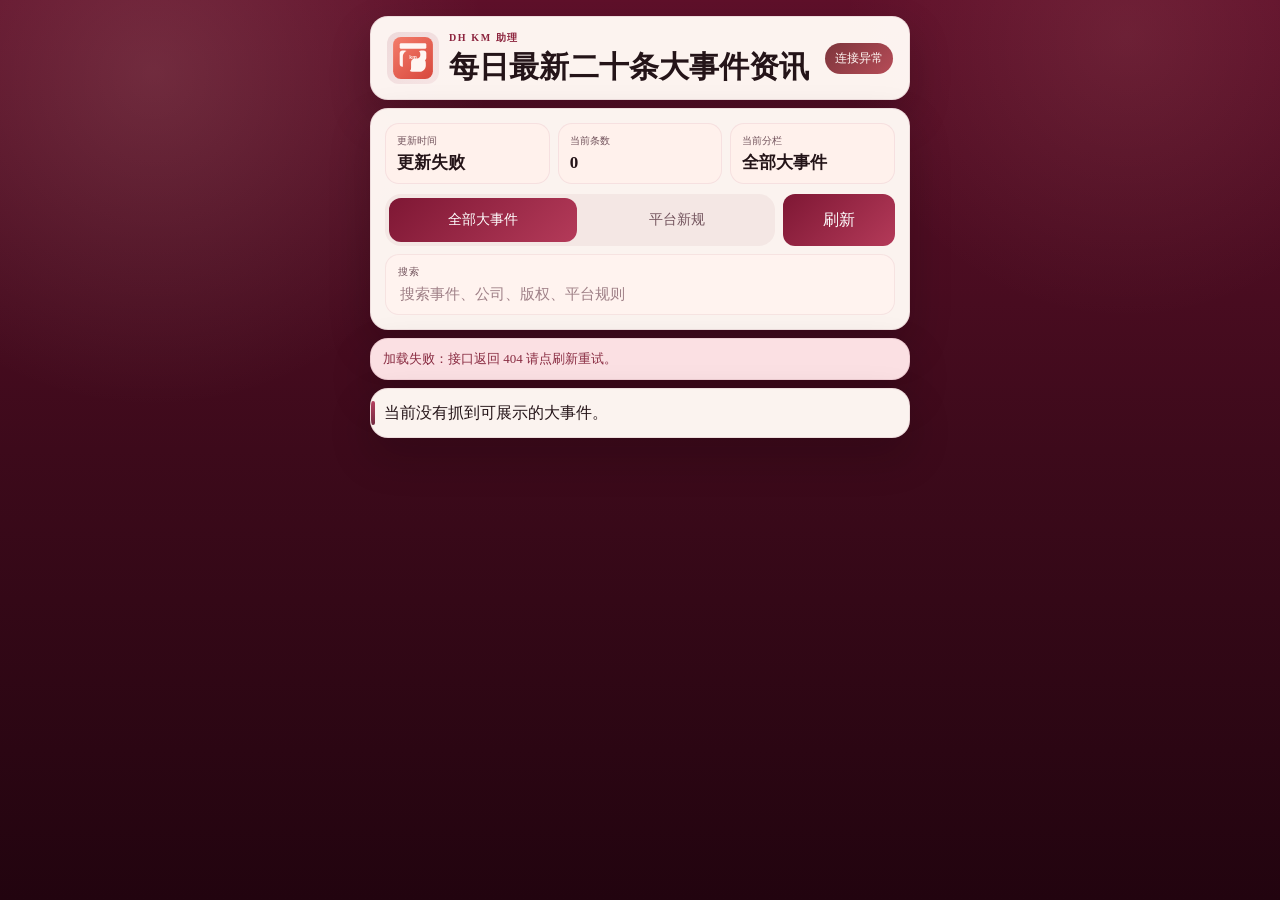
==== docs/index.html @ cb0c2626 "Publish static GitHub Pages app" ====
<!DOCTYPE html>
<html lang="zh-CN">
  <head>
    <meta charset="UTF-8" />
    <meta name="viewport" content="width=device-width, initial-scale=1.0" />
    <meta name="theme-color" content="#4d1126" />
    <meta name="apple-mobile-web-app-capable" content="yes" />
    <meta name="apple-mobile-web-app-status-bar-style" content="default" />
    <meta name="apple-mobile-web-app-title" content="DH KM 助理" />
    <title>DH KM 助理 - 每日最新二十条大事件资讯</title>
    <link rel="manifest" href="./manifest.webmanifest" />
    <link rel="apple-touch-icon" href="./icon-192.png" />
    <link rel="icon" href="./icon.svg" type="image/svg+xml" />
    <link rel="stylesheet" href="./styles.css" />
  </head>
  <body>
    <main class="page-shell">
      <header class="app-header">
        <div class="brand-block">
          <div class="brand-mark">
            <img src="./icon.svg" alt="DH KM 助理图标" />
          </div>
          <div class="brand-copy">
            <p class="eyebrow">DH KM 助理</p>
            <h1>每日最新二十条大事件资讯</h1>
          </div>
        </div>
        <div class="live-pill" id="live-pill">实时更新</div>
      </header>

      <section class="control-panel">
        <div class="hero-meta">
          <div class="meta-item">
            <span class="meta-label">更新时间</span>
            <strong id="updated-at">加载中</strong>
          </div>
          <div class="meta-item">
            <span class="meta-label">当前条数</span>
            <strong id="item-count">0</strong>
          </div>
          <div class="meta-item">
            <span class="meta-label">当前分栏</span>
            <strong id="current-view-label">全部大事件</strong>
          </div>
        </div>

        <div class="toolbar-row">
          <div class="filter-tabs">
            <button class="filter-tab is-active" data-view="all" type="button">全部大事件</button>
            <button class="filter-tab" data-view="industry" type="button">平台新规</button>
          </div>
          <button id="refresh-button" class="refresh-button" type="button">刷新</button>
        </div>

        <label class="search-shell" for="search-input">
          <span class="search-label">搜索</span>
          <input
            id="search-input"
            class="search-input"
            type="search"
            placeholder="搜索事件、公司、版权、平台规则"
            autocomplete="off"
          />
        </label>
      </section>

      <section id="status-banner" class="status-banner loading" aria-live="polite">
        正在获取当天最新内容。
      </section>

      <section id="featured-card" class="featured-card" hidden>
        <p id="featured-tag" class="featured-tag">头条</p>
        <h2 id="featured-title" class="featured-title"></h2>
        <p id="featured-summary" class="featured-summary"></p>
      </section>

      <ol id="news-list" class="news-list"></ol>
    </main>

    <template id="item-template">
      <li class="news-item">
        <h2 class="item-title"></h2>
        <p class="item-summary"></p>
      </li>
    </template>

    <script src="./app.js"></script>
  </body>
</html>
---- docs/styles.css ----
:root {
  --bg-top: #5f102a;
  --bg-mid: #3d0a1b;
  --bg-bottom: #22040f;
  --paper: rgba(255, 248, 244, 0.98);
  --paper-soft: rgba(255, 241, 236, 0.94);
  --line: rgba(122, 32, 57, 0.1);
  --text: #241418;
  --muted: #73545d;
  --accent: #8c233d;
  --accent-strong: #b23859;
  --shadow: 0 18px 40px rgba(14, 4, 8, 0.22);
}

* {
  box-sizing: border-box;
}

html {
  background: linear-gradient(180deg, var(--bg-top) 0%, var(--bg-mid) 50%, var(--bg-bottom) 100%);
}

body {
  margin: 0;
  min-height: 100vh;
  color: var(--text);
  background:
    radial-gradient(circle at 12% 8%, rgba(255, 215, 198, 0.14), transparent 24%),
    radial-gradient(circle at 88% 4%, rgba(255, 182, 169, 0.1), transparent 20%),
    linear-gradient(180deg, var(--bg-top) 0%, var(--bg-mid) 50%, var(--bg-bottom) 100%);
  font-family: "Source Han Serif SC", "Songti SC", "STSong", "Noto Serif SC", serif;
}

button,
input {
  font: inherit;
}

.page-shell {
  width: min(100%, 560px);
  margin: 0 auto;
  padding: 10px 10px 22px;
}

.app-header,
.control-panel,
.status-banner,
.featured-card,
.news-item {
  background: var(--paper);
  border: 1px solid var(--line);
  box-shadow: var(--shadow);
  border-radius: 18px;
}

.app-header {
  display: flex;
  align-items: center;
  justify-content: space-between;
  gap: 10px;
  padding: 10px 12px;
}

.brand-block {
  display: flex;
  align-items: center;
  gap: 10px;
  min-width: 0;
}

.brand-mark {
  width: 42px;
  height: 42px;
  flex: 0 0 42px;
  overflow: hidden;
  border-radius: 12px;
  background: linear-gradient(135deg, rgba(140, 35, 61, 0.12), rgba(178, 56, 89, 0.08));
}

.brand-mark img {
  display: block;
  width: 100%;
  height: 100%;
  object-fit: cover;
}

.eyebrow {
  margin: 0;
  color: var(--accent);
  font-size: 10px;
  font-weight: 700;
  letter-spacing: 0.16em;
  text-transform: uppercase;
}

.brand-copy h1 {
  margin: 4px 0 0;
  font-size: clamp(18px, 5vw, 24px);
  line-height: 1.2;
}

.live-pill {
  flex: 0 0 auto;
  padding: 7px 10px;
  border-radius: 999px;
  color: #fff7f3;
  font-size: 12px;
  background: linear-gradient(135deg, #7f1734, #b43a59);
}

.live-pill.is-error {
  background: linear-gradient(135deg, #7d353c, #b64c57);
}

.control-panel {
  margin-top: 8px;
  padding: 10px;
}

.hero-meta {
  display: grid;
  grid-template-columns: repeat(3, minmax(0, 1fr));
  gap: 8px;
}

.meta-item {
  min-width: 0;
  padding: 10px 11px;
  border-radius: 14px;
  background: var(--paper-soft);
  border: 1px solid rgba(140, 35, 61, 0.08);
}

.meta-label {
  display: block;
  margin-bottom: 4px;
  color: var(--muted);
  font-size: 10px;
}

.meta-item strong {
  display: block;
  font-size: clamp(14px, 3.9vw, 17px);
  line-height: 1.25;
}

.toolbar-row {
  display: grid;
  grid-template-columns: 1fr 82px;
  gap: 8px;
  margin-top: 10px;
}

.filter-tabs {
  display: grid;
  grid-template-columns: repeat(2, minmax(0, 1fr));
  gap: 6px;
  padding: 4px;
  border-radius: 16px;
  background: rgba(140, 35, 61, 0.06);
}

.filter-tab,
.refresh-button {
  border: 0;
  border-radius: 12px;
  min-height: 40px;
  cursor: pointer;
}

.filter-tab {
  background: transparent;
  color: var(--muted);
  font-size: 14px;
}

.filter-tab.is-active,
.refresh-button {
  color: #fff;
  background: linear-gradient(135deg, #7e1734, #b43a59);
}

.search-shell {
  display: block;
  margin-top: 8px;
  padding: 10px 12px;
  border-radius: 14px;
  background: rgba(255, 244, 239, 0.92);
  border: 1px solid rgba(140, 35, 61, 0.08);
}

.search-label {
  display: block;
  margin-bottom: 6px;
  color: var(--muted);
  font-size: 10px;
  letter-spacing: 0.08em;
  text-transform: uppercase;
}

.search-input {
  width: 100%;
  border: 0;
  outline: 0;
  background: transparent;
  color: var(--text);
  font-size: 15px;
}

.search-input::placeholder {
  color: #9f8087;
}

.status-banner {
  margin-top: 8px;
  padding: 10px 12px;
  font-size: 13px;
  line-height: 1.5;
}

.status-banner.loading {
  color: #7f5a65;
  background: rgba(255, 239, 233, 0.97);
}

.status-banner.success {
  color: #5f2232;
  background: rgba(255, 236, 230, 0.97);
}

.status-banner.error {
  color: #892c42;
  background: rgba(255, 229, 232, 0.98);
}

.featured-card {
  position: relative;
  overflow: hidden;
  margin-top: 8px;
  padding: 12px 12px 11px;
  background:
    radial-gradient(circle at top right, rgba(255, 212, 198, 0.24), transparent 34%),
    linear-gradient(145deg, rgba(255, 248, 244, 0.98), rgba(255, 241, 236, 0.96));
}

.featured-card::after {
  content: "";
  position: absolute;
  inset: 0 auto 0 0;
  width: 4px;
  background: linear-gradient(180deg, #b23859, #69112b);
}

.featured-tag {
  margin: 0;
  padding-left: 8px;
  color: var(--accent);
  font-size: 10px;
  letter-spacing: 0.12em;
  text-transform: uppercase;
}

.featured-title {
  margin: 6px 0 0;
  padding-left: 8px;
  font-size: clamp(18px, 4.6vw, 22px);
  line-height: 1.4;
}

.featured-summary {
  margin: 8px 0 0;
  padding-left: 8px;
  color: var(--muted);
  font-size: clamp(13px, 3.7vw, 15px);
  line-height: 1.65;
}

.news-list {
  display: grid;
  gap: 8px;
  margin: 8px 0 0;
  padding: 0;
  list-style: none;
}

.news-item {
  position: relative;
  overflow: hidden;
  padding: 14px 13px 13px;
}

.news-item::before {
  content: "";
  position: absolute;
  left: 0;
  top: 12px;
  bottom: 12px;
  width: 4px;
  border-radius: 999px;
  background: linear-gradient(180deg, rgba(178, 56, 89, 0.96), rgba(97, 16, 42, 0.88));
}

.item-title {
  margin: 0;
  padding-left: 10px;
  font-size: clamp(17px, 4.7vw, 21px);
  line-height: 1.5;
}

.item-summary {
  margin: 9px 0 0;
  padding-left: 10px;
  color: var(--muted);
  font-size: clamp(14px, 3.8vw, 15px);
  line-height: 1.65;
}

@media (min-width: 700px) {
  .page-shell {
    padding-top: 16px;
    padding-bottom: 30px;
  }

  .app-header {
    padding: 14px 16px;
  }

  .brand-mark {
    width: 52px;
    height: 52px;
    flex-basis: 52px;
  }

  .brand-copy h1 {
    font-size: 30px;
  }

  .control-panel {
    padding: 14px;
  }

  .toolbar-row {
    grid-template-columns: 1fr 112px;
  }

  .filter-tab,
  .refresh-button {
    min-height: 44px;
  }
}
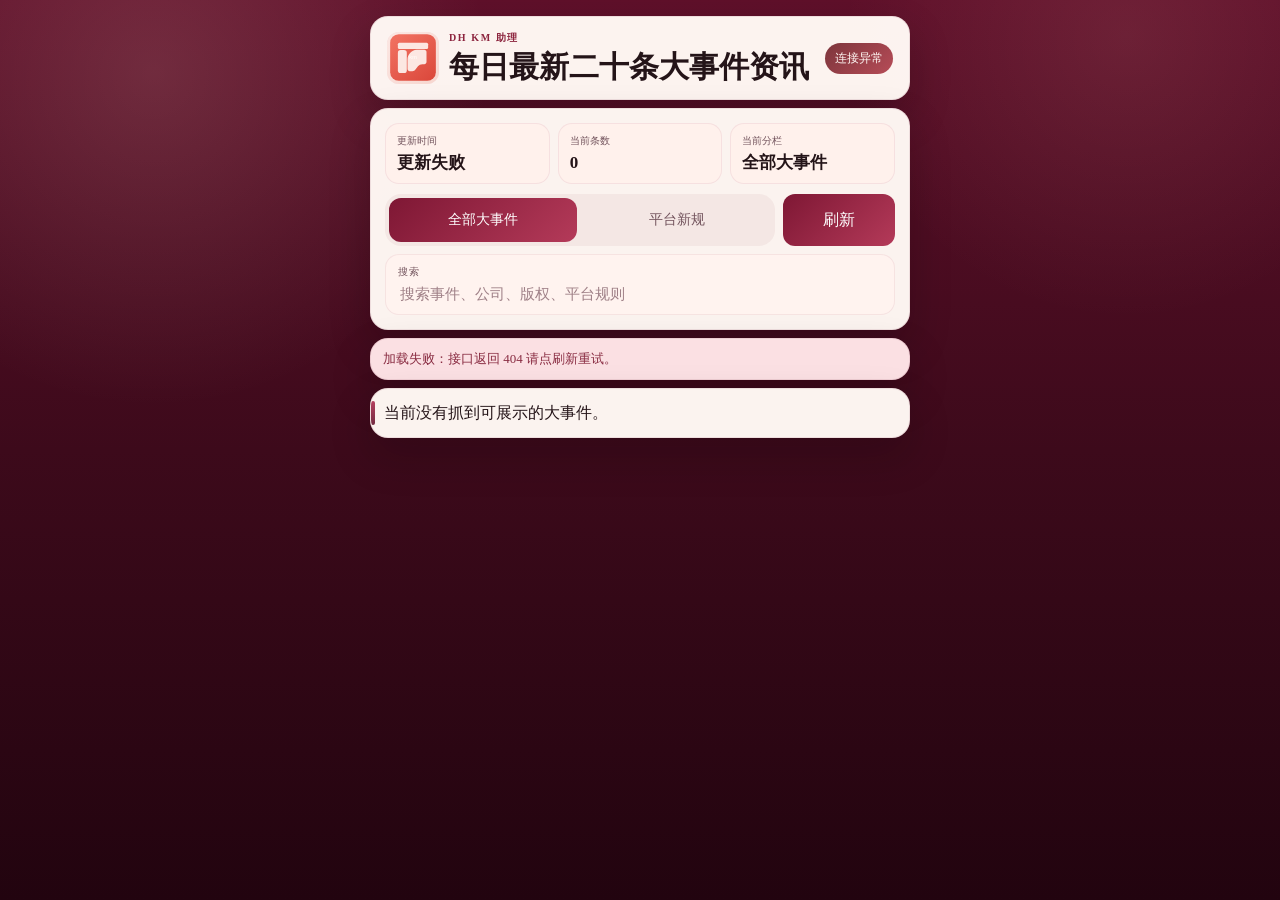
==== commit 90599dfe: "Refine home screen icon" ====
--- a/docs/index.html
+++ b/docs/index.html
@@ -9,7 +9,7 @@
     <meta name="apple-mobile-web-app-title" content="DH KM 助理" />
     <title>DH KM 助理 - 每日最新二十条大事件资讯</title>
     <link rel="manifest" href="./manifest.webmanifest" />
-    <link rel="apple-touch-icon" href="./icon-192.png" />
+    <link rel="apple-touch-icon" sizes="180x180" href="./apple-touch-icon.png" />
     <link rel="icon" href="./icon.svg" type="image/svg+xml" />
     <link rel="stylesheet" href="./styles.css" />
   </head>
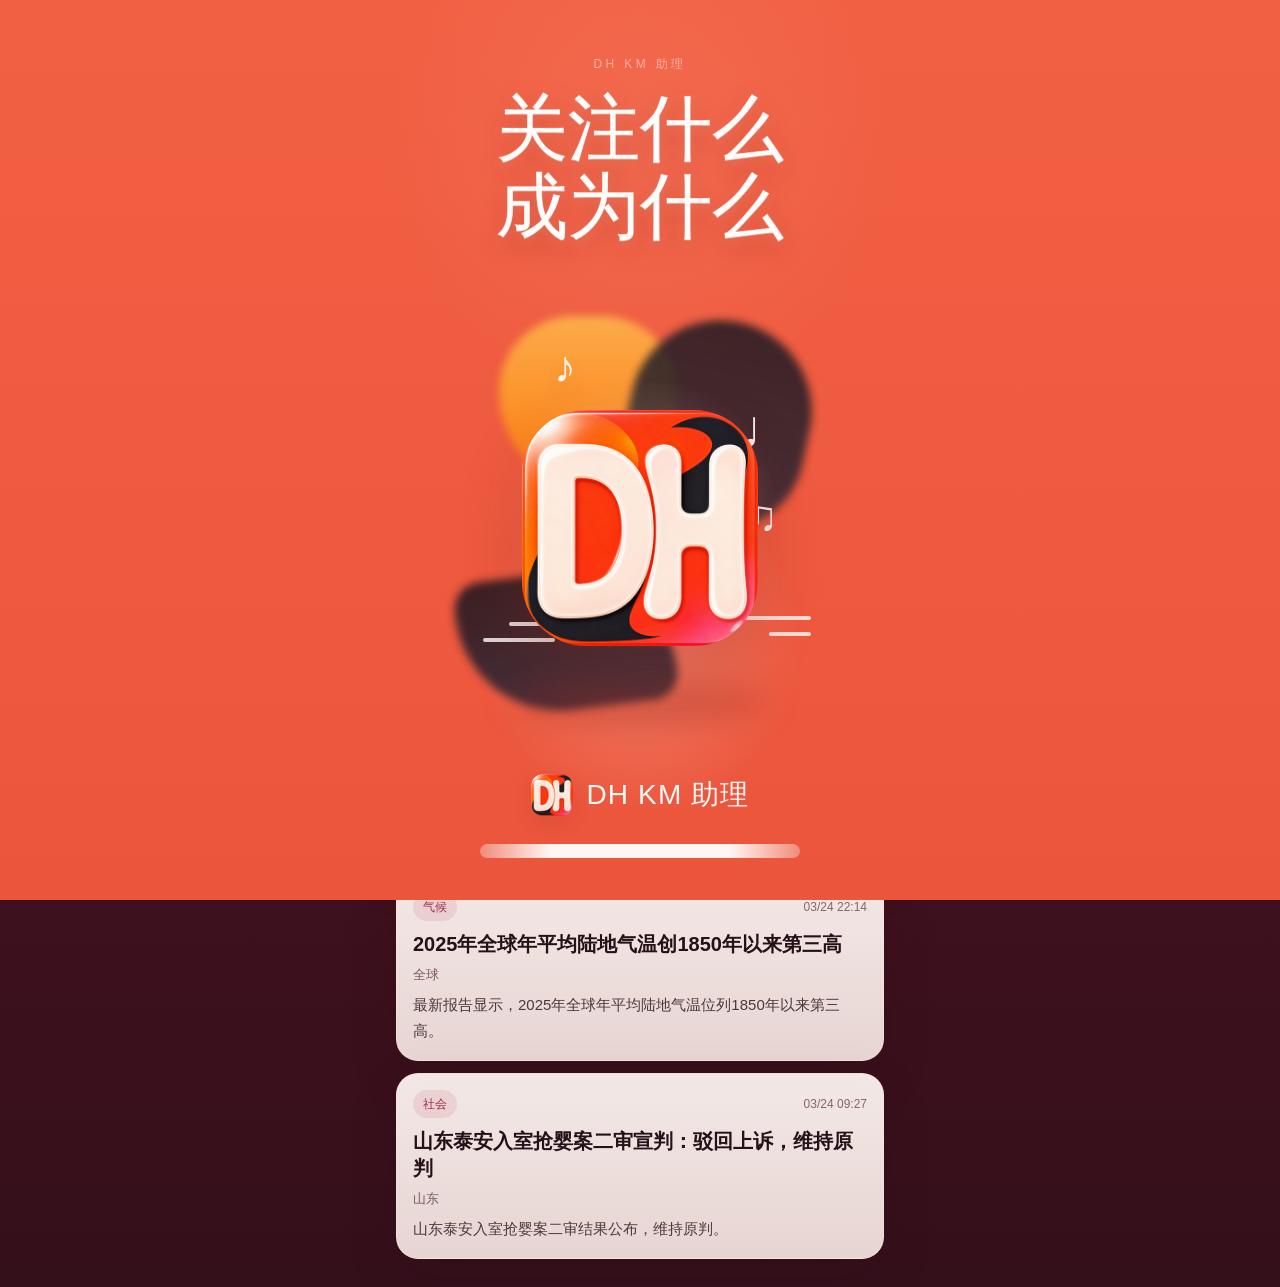
==== commit 97b47b3f: "Replace published shell with current DH KM app" ====
--- a/docs/index.html
+++ b/docs/index.html
@@ -2,85 +2,136 @@
 <html lang="zh-CN">
   <head>
     <meta charset="UTF-8" />
-    <meta name="viewport" content="width=device-width, initial-scale=1.0" />
-    <meta name="theme-color" content="#4d1126" />
+    <meta name="viewport" content="width=device-width, initial-scale=1.0, viewport-fit=cover" />
+    <meta name="theme-color" content="#ef5c41" />
     <meta name="apple-mobile-web-app-capable" content="yes" />
     <meta name="apple-mobile-web-app-status-bar-style" content="default" />
     <meta name="apple-mobile-web-app-title" content="DH KM 助理" />
-    <title>DH KM 助理 - 每日最新二十条大事件资讯</title>
+    <title>DH KM 助理</title>
     <link rel="manifest" href="./manifest.webmanifest" />
     <link rel="apple-touch-icon" sizes="180x180" href="./apple-touch-icon.png" />
-    <link rel="icon" href="./icon.svg" type="image/svg+xml" />
+    <link rel="icon" href="./icon-512.png" type="image/png" />
     <link rel="stylesheet" href="./styles.css" />
   </head>
   <body>
-    <main class="page-shell">
+    <div id="splash-screen" class="splash-screen" aria-hidden="true">
+      <div class="splash-card">
+        <div class="splash-copy">
+          <p class="splash-intro">DH KM 助理</p>
+          <h1 class="splash-slogan">关注什么<br />成为什么</h1>
+        </div>
+
+        <div class="splash-stage" aria-hidden="true">
+          <div class="splash-blob splash-blob-a"></div>
+          <div class="splash-blob splash-blob-b"></div>
+          <div class="splash-blob splash-blob-c"></div>
+
+          <span class="splash-note splash-note-one">♪</span>
+          <span class="splash-note splash-note-two">♩</span>
+          <span class="splash-note splash-note-three">♫</span>
+
+          <div class="splash-motion splash-motion-left">
+            <span></span>
+            <span></span>
+          </div>
+          <div class="splash-motion splash-motion-right">
+            <span></span>
+            <span></span>
+          </div>
+
+          <div class="splash-pulse-ring"></div>
+          <div class="splash-shadow"></div>
+          <div class="splash-visual-shell">
+            <div class="splash-visual">
+              <img src="./icon-512.png" alt="DH KM 助理图标" />
+            </div>
+          </div>
+        </div>
+
+        <div class="splash-footer">
+          <div class="splash-brand">
+            <div class="splash-brand-mark">
+              <img src="./icon-192.png" alt="DH KM 助理图标" />
+            </div>
+            <p class="splash-brand-name">DH KM 助理</p>
+          </div>
+
+          <div class="splash-loader" aria-hidden="true">
+            <span class="splash-loader-track"></span>
+            <span class="splash-loader-fill"></span>
+          </div>
+        </div>
+      </div>
+    </div>
+
+    <main class="app-shell">
       <header class="app-header">
         <div class="brand-block">
           <div class="brand-mark">
-            <img src="./icon.svg" alt="DH KM 助理图标" />
+            <img src="./icon-192.png" alt="DH KM 助理图标" />
           </div>
           <div class="brand-copy">
-            <p class="eyebrow">DH KM 助理</p>
-            <h1>每日最新二十条大事件资讯</h1>
+            <p class="brand-name">DH KM 助理</p>
+            <h1 class="page-title">每日最新事件资讯</h1>
           </div>
         </div>
-        <div class="live-pill" id="live-pill">实时更新</div>
       </header>
 
-      <section class="control-panel">
-        <div class="hero-meta">
-          <div class="meta-item">
-            <span class="meta-label">更新时间</span>
-            <strong id="updated-at">加载中</strong>
-          </div>
-          <div class="meta-item">
-            <span class="meta-label">当前条数</span>
-            <strong id="item-count">0</strong>
-          </div>
-          <div class="meta-item">
-            <span class="meta-label">当前分栏</span>
-            <strong id="current-view-label">全部大事件</strong>
-          </div>
+      <nav class="section-tabs" aria-label="资讯分类">
+        <button class="section-tab is-active" type="button" data-view="latest">最新资讯</button>
+        <button class="section-tab" type="button" data-view="policy">政策新规</button>
+        <button class="section-tab" type="button" data-view="industry">行业动向</button>
+      </nav>
+
+      <section class="hero-panel">
+        <div class="hero-copy">
+          <p class="hero-kicker" id="hero-kicker">内容导入版</p>
+          <h2 class="hero-title" id="hero-title">最新资讯</h2>
+          <p class="hero-description" id="hero-description">
+            先导入现有信息，缺少的后续再补充，当前优先确认栏目和阅读结构。
+          </p>
         </div>
-
-        <div class="toolbar-row">
-          <div class="filter-tabs">
-            <button class="filter-tab is-active" data-view="all" type="button">全部大事件</button>
-            <button class="filter-tab" data-view="industry" type="button">平台新规</button>
-          </div>
-          <button id="refresh-button" class="refresh-button" type="button">刷新</button>
-        </div>
-
-        <label class="search-shell" for="search-input">
-          <span class="search-label">搜索</span>
-          <input
-            id="search-input"
-            class="search-input"
-            type="search"
-            placeholder="搜索事件、公司、版权、平台规则"
-            autocomplete="off"
-          />
-        </label>
       </section>
 
-      <section id="status-banner" class="status-banner loading" aria-live="polite">
-        正在获取当天最新内容。
+      <section class="feed-section">
+        <ol id="news-list" class="news-list"></ol>
       </section>
+    </main>
 
-      <section id="featured-card" class="featured-card" hidden>
-        <p id="featured-tag" class="featured-tag">头条</p>
-        <h2 id="featured-title" class="featured-title"></h2>
-        <p id="featured-summary" class="featured-summary"></p>
+    <aside id="detail-sheet" class="detail-sheet" aria-hidden="true">
+      <div id="sheet-backdrop" class="sheet-backdrop"></div>
+      <section class="sheet-panel" aria-label="资讯详情">
+        <button id="close-detail" class="close-detail" type="button" aria-label="关闭详情">关闭</button>
+        <div class="sheet-meta">
+          <span id="detail-category" class="detail-category"></span>
+          <span id="detail-time" class="detail-time"></span>
+        </div>
+        <h2 id="detail-title" class="detail-title"></h2>
+        <p id="detail-location" class="detail-location"></p>
+        <p id="detail-summary" class="detail-summary"></p>
+        <div class="detail-block">
+          <h3>完整版</h3>
+          <p id="detail-content"></p>
+        </div>
+        <div class="detail-block">
+          <h3>原文来源</h3>
+          <p id="detail-source"></p>
+          <a id="detail-link" class="detail-link" href="#" target="_blank" rel="noreferrer">查看原文</a>
+        </div>
       </section>
-
-      <ol id="news-list" class="news-list"></ol>
-    </main>
+    </aside>
 
     <template id="item-template">
       <li class="news-item">
-        <h2 class="item-title"></h2>
-        <p class="item-summary"></p>
+        <button class="news-card" type="button">
+          <div class="card-topline">
+            <span class="card-tag"></span>
+            <span class="card-time"></span>
+          </div>
+          <h2 class="card-title"></h2>
+          <p class="card-location"></p>
+          <p class="card-summary"></p>
+        </button>
       </li>
     </template>
 
--- a/docs/styles.css
+++ b/docs/styles.css
@@ -1,350 +1,727 @@
 :root {
-  --bg-top: #5f102a;
-  --bg-mid: #3d0a1b;
-  --bg-bottom: #22040f;
-  --paper: rgba(255, 248, 244, 0.98);
-  --paper-soft: rgba(255, 241, 236, 0.94);
-  --line: rgba(122, 32, 57, 0.1);
-  --text: #241418;
-  --muted: #73545d;
-  --accent: #8c233d;
-  --accent-strong: #b23859;
-  --shadow: 0 18px 40px rgba(14, 4, 8, 0.22);
+  --bg: #4d1126;
+  --bg-deep: #31101d;
+  --surface: rgba(255, 246, 243, 0.94);
+  --surface-soft: rgba(255, 241, 236, 0.88);
+  --text: #241119;
+  --text-soft: #6f5861;
+  --line: rgba(121, 40, 64, 0.16);
+  --shadow: 0 18px 48px rgba(44, 11, 22, 0.18);
+  --radius-xl: 28px;
+  --radius-lg: 22px;
 }
 
 * {
   box-sizing: border-box;
 }
 
-html {
-  background: linear-gradient(180deg, var(--bg-top) 0%, var(--bg-mid) 50%, var(--bg-bottom) 100%);
-}
-
+html,
 body {
   margin: 0;
+  min-height: 100%;
+  font-family: "PingFang SC", "Microsoft YaHei", "Noto Sans SC", sans-serif;
+  background:
+    radial-gradient(circle at top left, rgba(255, 205, 191, 0.22), transparent 28%),
+    linear-gradient(180deg, #5a132b 0%, #461120 48%, #34101b 100%);
+  color: var(--text);
+}
+
+body {
   min-height: 100vh;
-  color: var(--text);
-  background:
-    radial-gradient(circle at 12% 8%, rgba(255, 215, 198, 0.14), transparent 24%),
-    radial-gradient(circle at 88% 4%, rgba(255, 182, 169, 0.1), transparent 20%),
-    linear-gradient(180deg, var(--bg-top) 0%, var(--bg-mid) 50%, var(--bg-bottom) 100%);
-  font-family: "Source Han Serif SC", "Songti SC", "STSong", "Noto Serif SC", serif;
 }
 
 button,
-input {
+a {
   font: inherit;
 }
 
-.page-shell {
-  width: min(100%, 560px);
+.app-shell {
+  width: min(100%, 520px);
   margin: 0 auto;
-  padding: 10px 10px 22px;
-}
-
-.app-header,
-.control-panel,
-.status-banner,
-.featured-card,
-.news-item {
-  background: var(--paper);
-  border: 1px solid var(--line);
-  box-shadow: var(--shadow);
-  border-radius: 18px;
+  padding: calc(20px + env(safe-area-inset-top, 0px)) 16px calc(28px + env(safe-area-inset-bottom, 0px));
 }
 
 .app-header {
-  display: flex;
-  align-items: center;
-  justify-content: space-between;
-  gap: 10px;
-  padding: 10px 12px;
+  margin-bottom: 16px;
 }
 
 .brand-block {
   display: flex;
   align-items: center;
+  gap: 12px;
+}
+
+.brand-mark {
+  flex: 0 0 56px;
+  width: 56px;
+  height: 56px;
+  border-radius: 18px;
+  overflow: hidden;
+  box-shadow: 0 10px 28px rgba(48, 13, 23, 0.24);
+}
+
+.brand-mark img {
+  width: 100%;
+  height: 100%;
+  display: block;
+}
+
+.brand-name {
+  margin: 0 0 4px;
+  font-size: 13px;
+  letter-spacing: 0.22em;
+  color: rgba(255, 228, 220, 0.9);
+}
+
+.page-title {
+  margin: 0;
+  font-size: 30px;
+  line-height: 1.12;
+  color: #fffaf8;
+}
+
+.section-tabs {
+  display: grid;
+  grid-template-columns: repeat(3, 1fr);
   gap: 10px;
-  min-width: 0;
-}
-
-.brand-mark {
+  padding: 6px;
+  background: rgba(255, 243, 238, 0.12);
+  border: 1px solid rgba(255, 235, 229, 0.16);
+  border-radius: 22px;
+  backdrop-filter: blur(16px);
+  margin-bottom: 16px;
+}
+
+.section-tab {
+  border: 0;
+  border-radius: 18px;
+  padding: 12px 8px;
+  color: rgba(255, 246, 242, 0.78);
+  background: transparent;
+}
+
+.section-tab.is-active {
+  background: linear-gradient(135deg, #d14d67 0%, #9d2448 100%);
+  color: #fff9f7;
+  box-shadow: 0 12px 24px rgba(109, 20, 46, 0.24);
+}
+
+.hero-panel {
+  background: linear-gradient(180deg, rgba(255, 248, 245, 0.95), rgba(255, 241, 236, 0.92));
+  border: 1px solid rgba(255, 227, 219, 0.52);
+  border-radius: var(--radius-xl);
+  box-shadow: var(--shadow);
+  padding: 18px;
+  margin-bottom: 14px;
+}
+
+.hero-kicker {
+  margin: 0 0 8px;
+  font-size: 12px;
+  letter-spacing: 0.16em;
+  color: #985568;
+}
+
+.hero-title {
+  margin: 0 0 10px;
+  font-size: 28px;
+  line-height: 1.16;
+}
+
+.hero-description {
+  margin: 0;
+  font-size: 15px;
+  line-height: 1.7;
+  color: var(--text-soft);
+}
+
+.news-list {
+  margin: 0;
+  padding: 0;
+  list-style: none;
+  display: grid;
+  gap: 12px;
+}
+
+.news-card {
+  width: 100%;
+  border: 1px solid rgba(255, 227, 219, 0.48);
+  background: linear-gradient(180deg, var(--surface) 0%, var(--surface-soft) 100%);
+  border-radius: var(--radius-lg);
+  padding: 16px;
+  box-shadow: var(--shadow);
+  text-align: left;
+  color: inherit;
+}
+
+.card-topline {
+  display: flex;
+  align-items: center;
+  justify-content: space-between;
+  gap: 12px;
+  margin-bottom: 10px;
+}
+
+.card-tag {
+  display: inline-flex;
+  align-items: center;
+  min-height: 28px;
+  padding: 0 10px;
+  border-radius: 999px;
+  background: rgba(190, 61, 86, 0.12);
+  color: #9c2d48;
+  font-size: 12px;
+}
+
+.card-time {
+  font-size: 12px;
+  color: #86656d;
+}
+
+.card-title {
+  margin: 0 0 8px;
+  font-size: 20px;
+  line-height: 1.36;
+}
+
+.card-location {
+  margin: 0 0 8px;
+  font-size: 13px;
+  color: #7a5a62;
+}
+
+.card-summary {
+  margin: 0;
+  font-size: 15px;
+  line-height: 1.72;
+  color: #4e3740;
+}
+
+.detail-sheet {
+  position: fixed;
+  inset: 0;
+  z-index: 20;
+  display: none;
+}
+
+.detail-sheet.is-open {
+  display: block;
+}
+
+.sheet-backdrop {
+  position: absolute;
+  inset: 0;
+  background: rgba(28, 9, 15, 0.52);
+  backdrop-filter: blur(8px);
+}
+
+.sheet-panel {
+  position: absolute;
+  left: 0;
+  right: 0;
+  bottom: 0;
+  max-width: 520px;
+  margin: 0 auto;
+  padding: 22px 18px calc(26px + env(safe-area-inset-bottom, 0px));
+  background: #fff9f6;
+  border-radius: 26px 26px 0 0;
+  box-shadow: 0 -20px 48px rgba(35, 10, 18, 0.24);
+  max-height: 82vh;
+  overflow-y: auto;
+}
+
+.close-detail {
+  border: 0;
+  background: rgba(150, 54, 77, 0.1);
+  color: #8f2846;
+  border-radius: 999px;
+  padding: 10px 14px;
+  margin-bottom: 16px;
+}
+
+.sheet-meta {
+  display: flex;
+  flex-wrap: wrap;
+  gap: 10px;
+  margin-bottom: 10px;
+}
+
+.detail-category,
+.detail-time {
+  font-size: 12px;
+  color: #8d5f6a;
+}
+
+.detail-title {
+  margin: 0 0 10px;
+  font-size: 26px;
+  line-height: 1.3;
+}
+
+.detail-location,
+.detail-summary,
+.detail-block p {
+  margin: 0 0 12px;
+  font-size: 15px;
+  line-height: 1.78;
+  color: #493039;
+}
+
+.detail-block {
+  padding-top: 12px;
+  border-top: 1px solid var(--line);
+  margin-top: 12px;
+}
+
+.detail-block h3 {
+  margin: 0 0 10px;
+  font-size: 14px;
+  color: #8a2945;
+}
+
+.detail-link {
+  display: inline-flex;
+  align-items: center;
+  min-height: 44px;
+  padding: 0 16px;
+  border-radius: 999px;
+  background: linear-gradient(135deg, #c74461 0%, #972845 100%);
+  color: #fff9f7;
+  text-decoration: none;
+}
+
+.splash-screen {
+  position: fixed;
+  inset: 0;
+  z-index: 30;
+  display: flex;
+  align-items: center;
+  justify-content: center;
+  padding: 28px 26px calc(38px + env(safe-area-inset-bottom, 0px));
+  background:
+    radial-gradient(circle at 50% 72%, rgba(255, 220, 210, 0.3), transparent 18%),
+    radial-gradient(circle at 50% 16%, rgba(255, 244, 239, 0.08), transparent 26%),
+    linear-gradient(180deg, #f26043 0%, #ef5b40 48%, #eb553c 100%);
+  opacity: 0;
+  visibility: hidden;
+  pointer-events: none;
+  transition: opacity 260ms ease, visibility 260ms ease;
+}
+
+.splash-screen.is-visible {
+  opacity: 1;
+  visibility: visible;
+  pointer-events: auto;
+}
+
+.splash-card {
+  width: min(100%, 430px);
+  min-height: min(92vh, 880px);
+  display: flex;
+  flex-direction: column;
+  justify-content: space-between;
+  align-items: center;
+  text-align: center;
+}
+
+.splash-copy {
+  padding-top: 34px;
+  width: 100%;
+}
+
+.splash-intro {
+  margin: 0 0 18px;
+  font-size: 12px;
+  letter-spacing: 0.28em;
+  color: rgba(255, 246, 241, 0.52);
+  animation: splashRise 480ms ease both;
+}
+
+.splash-slogan {
+  margin: 0;
+  font-size: 72px;
+  line-height: 1.08;
+  color: #fffdfb;
+  font-family: "STXingkai", "Kaiti SC", "KaiTi", cursive;
+  font-weight: 400;
+  text-shadow:
+    0 1px 0 rgba(255, 255, 255, 0.34),
+    0 4px 12px rgba(255, 255, 255, 0.14),
+    0 14px 24px rgba(157, 40, 23, 0.24);
+  -webkit-text-stroke: 0.8px rgba(255, 252, 248, 0.46);
+  filter: drop-shadow(0 2px 10px rgba(155, 42, 24, 0.18));
+  animation: splashRise 720ms ease both;
+  max-width: 420px;
+  margin-left: auto;
+  margin-right: auto;
+}
+
+.splash-stage {
+  position: relative;
+  width: 100%;
+  min-height: 520px;
+  display: flex;
+  align-items: center;
+  justify-content: center;
+  margin-top: 8px;
+}
+
+.splash-blob {
+  position: absolute;
+  border-radius: 999px;
+  filter: blur(4px);
+  opacity: 0.88;
+}
+
+.splash-blob-a {
+  top: 62px;
+  left: 74px;
+  width: 178px;
+  height: 178px;
+  background: linear-gradient(180deg, rgba(255, 190, 76, 0.92), rgba(255, 131, 0, 0.9));
+  border-top-left-radius: 110px;
+  border-top-right-radius: 110px;
+  border-bottom-left-radius: 150px;
+  border-bottom-right-radius: 40px;
+}
+
+.splash-blob-b {
+  top: 66px;
+  right: 46px;
+  width: 182px;
+  height: 208px;
+  background: linear-gradient(180deg, rgba(26, 24, 34, 0.95), rgba(43, 40, 55, 0.96));
+  border-top-left-radius: 140px;
+  border-top-right-radius: 140px;
+  border-bottom-left-radius: 42px;
+  border-bottom-right-radius: 126px;
+  transform: rotate(12deg);
+}
+
+.splash-blob-c {
+  bottom: 64px;
+  left: 34px;
+  width: 214px;
+  height: 138px;
+  background: linear-gradient(180deg, rgba(22, 20, 29, 0.94), rgba(44, 40, 57, 0.98));
+  border-top-left-radius: 42px;
+  border-top-right-radius: 170px;
+  border-bottom-left-radius: 160px;
+  border-bottom-right-radius: 40px;
+  transform: rotate(-7deg);
+}
+
+.splash-pulse-ring {
+  position: absolute;
+  width: 288px;
+  height: 288px;
+  border-radius: 50%;
+  background: radial-gradient(circle, rgba(255, 246, 242, 0.28), rgba(255, 246, 242, 0) 68%);
+  animation: splashRing 2.3s ease-in-out infinite;
+}
+
+.splash-shadow {
+  position: absolute;
+  left: 50%;
+  bottom: 52px;
+  width: 256px;
+  height: 38px;
+  transform: translateX(-50%);
+  border-radius: 50%;
+  background: rgba(157, 38, 26, 0.34);
+  filter: blur(16px);
+}
+
+.splash-visual-shell {
+  position: relative;
+  z-index: 2;
+  width: 292px;
+  height: 292px;
+  display: flex;
+  align-items: center;
+  justify-content: center;
+  transform: translateY(14px);
+}
+
+.splash-visual {
+  position: relative;
+  width: 236px;
+  height: 236px;
+  border-radius: 64px;
+  overflow: hidden;
+  box-shadow: 0 28px 60px rgba(132, 34, 24, 0.24);
+  animation: splashPulse 2.1s ease-in-out infinite;
+}
+
+.splash-visual img {
+  width: 100%;
+  height: 100%;
+  display: block;
+}
+
+.splash-visual::after {
+  content: "";
+  position: absolute;
+  inset: -10%;
+  background: linear-gradient(110deg, transparent 34%, rgba(255, 255, 255, 0.32) 50%, transparent 66%);
+  transform: translateX(-120%) rotate(8deg);
+  animation: splashScan 1.9s ease-in-out infinite;
+}
+
+.splash-motion {
+  position: absolute;
+  z-index: 1;
+  display: grid;
+  gap: 12px;
+}
+
+.splash-motion span {
+  display: block;
+  width: 72px;
+  height: 4px;
+  border-radius: 999px;
+  background: rgba(255, 246, 241, 0.84);
+  animation: motionFlicker 1.8s ease-in-out infinite;
+}
+
+.splash-motion-left {
+  left: 58px;
+  bottom: 132px;
+}
+
+.splash-motion-left span:first-child {
+  width: 46px;
+  justify-self: end;
+}
+
+.splash-motion-right {
+  right: 44px;
+  bottom: 138px;
+}
+
+.splash-motion-right span:last-child {
+  width: 42px;
+  justify-self: end;
+}
+
+.splash-note {
+  position: absolute;
+  z-index: 1;
+  color: rgba(255, 250, 247, 0.94);
+  text-shadow: 0 8px 18px rgba(153, 44, 34, 0.18);
+  animation: noteFloat 2.8s ease-in-out infinite;
+}
+
+.splash-note-one {
+  top: 88px;
+  left: 30%;
+  font-size: 44px;
+  animation-delay: 0s;
+}
+
+.splash-note-two {
+  top: 156px;
+  right: 20%;
+  font-size: 34px;
+  animation-delay: 0.45s;
+}
+
+.splash-note-three {
+  top: 238px;
+  right: 18%;
+  font-size: 42px;
+  animation-delay: 0.9s;
+}
+
+.splash-footer {
+  width: 100%;
+  display: flex;
+  flex-direction: column;
+  align-items: center;
+  gap: 28px;
+  padding-bottom: 10px;
+}
+
+.splash-brand {
+  display: inline-flex;
+  align-items: center;
+  gap: 14px;
+  animation: splashRise 840ms ease both;
+}
+
+.splash-brand-mark {
   width: 42px;
   height: 42px;
-  flex: 0 0 42px;
+  border-radius: 12px;
   overflow: hidden;
-  border-radius: 12px;
-  background: linear-gradient(135deg, rgba(140, 35, 61, 0.12), rgba(178, 56, 89, 0.08));
-}
-
-.brand-mark img {
-  display: block;
+  box-shadow: 0 8px 18px rgba(160, 46, 28, 0.16);
+}
+
+.splash-brand-mark img {
   width: 100%;
   height: 100%;
-  object-fit: cover;
-}
-
-.eyebrow {
+  display: block;
+}
+
+.splash-brand-name {
   margin: 0;
-  color: var(--accent);
-  font-size: 10px;
-  font-weight: 700;
-  letter-spacing: 0.16em;
-  text-transform: uppercase;
-}
-
-.brand-copy h1 {
-  margin: 4px 0 0;
-  font-size: clamp(18px, 5vw, 24px);
-  line-height: 1.2;
-}
-
-.live-pill {
-  flex: 0 0 auto;
-  padding: 7px 10px;
+  font-size: 28px;
+  line-height: 1;
+  color: #fffaf8;
+  letter-spacing: 0.04em;
+}
+
+.splash-loader {
+  position: relative;
+  width: 320px;
+  height: 14px;
+  margin-bottom: 0;
+}
+
+.splash-loader-track,
+.splash-loader-fill {
+  position: absolute;
+  inset: 0;
   border-radius: 999px;
-  color: #fff7f3;
-  font-size: 12px;
-  background: linear-gradient(135deg, #7f1734, #b43a59);
-}
-
-.live-pill.is-error {
-  background: linear-gradient(135deg, #7d353c, #b64c57);
-}
-
-.control-panel {
-  margin-top: 8px;
-  padding: 10px;
-}
-
-.hero-meta {
-  display: grid;
-  grid-template-columns: repeat(3, minmax(0, 1fr));
-  gap: 8px;
-}
-
-.meta-item {
-  min-width: 0;
-  padding: 10px 11px;
-  border-radius: 14px;
-  background: var(--paper-soft);
-  border: 1px solid rgba(140, 35, 61, 0.08);
-}
-
-.meta-label {
-  display: block;
-  margin-bottom: 4px;
-  color: var(--muted);
-  font-size: 10px;
-}
-
-.meta-item strong {
-  display: block;
-  font-size: clamp(14px, 3.9vw, 17px);
-  line-height: 1.25;
-}
-
-.toolbar-row {
-  display: grid;
-  grid-template-columns: 1fr 82px;
-  gap: 8px;
-  margin-top: 10px;
-}
-
-.filter-tabs {
-  display: grid;
-  grid-template-columns: repeat(2, minmax(0, 1fr));
-  gap: 6px;
-  padding: 4px;
-  border-radius: 16px;
-  background: rgba(140, 35, 61, 0.06);
-}
-
-.filter-tab,
-.refresh-button {
-  border: 0;
-  border-radius: 12px;
-  min-height: 40px;
-  cursor: pointer;
-}
-
-.filter-tab {
-  background: transparent;
-  color: var(--muted);
-  font-size: 14px;
-}
-
-.filter-tab.is-active,
-.refresh-button {
-  color: #fff;
-  background: linear-gradient(135deg, #7e1734, #b43a59);
-}
-
-.search-shell {
-  display: block;
-  margin-top: 8px;
-  padding: 10px 12px;
-  border-radius: 14px;
-  background: rgba(255, 244, 239, 0.92);
-  border: 1px solid rgba(140, 35, 61, 0.08);
-}
-
-.search-label {
-  display: block;
-  margin-bottom: 6px;
-  color: var(--muted);
-  font-size: 10px;
-  letter-spacing: 0.08em;
-  text-transform: uppercase;
-}
-
-.search-input {
+}
+
+.splash-loader-track {
+  background: rgba(255, 247, 243, 0.34);
+}
+
+.splash-loader-fill {
   width: 100%;
-  border: 0;
-  outline: 0;
-  background: transparent;
-  color: var(--text);
-  font-size: 15px;
-}
-
-.search-input::placeholder {
-  color: #9f8087;
-}
-
-.status-banner {
-  margin-top: 8px;
-  padding: 10px 12px;
-  font-size: 13px;
-  line-height: 1.5;
-}
-
-.status-banner.loading {
-  color: #7f5a65;
-  background: rgba(255, 239, 233, 0.97);
-}
-
-.status-banner.success {
-  color: #5f2232;
-  background: rgba(255, 236, 230, 0.97);
-}
-
-.status-banner.error {
-  color: #892c42;
-  background: rgba(255, 229, 232, 0.98);
-}
-
-.featured-card {
-  position: relative;
-  overflow: hidden;
-  margin-top: 8px;
-  padding: 12px 12px 11px;
-  background:
-    radial-gradient(circle at top right, rgba(255, 212, 198, 0.24), transparent 34%),
-    linear-gradient(145deg, rgba(255, 248, 244, 0.98), rgba(255, 241, 236, 0.96));
-}
-
-.featured-card::after {
-  content: "";
-  position: absolute;
-  inset: 0 auto 0 0;
-  width: 4px;
-  background: linear-gradient(180deg, #b23859, #69112b);
-}
-
-.featured-tag {
-  margin: 0;
-  padding-left: 8px;
-  color: var(--accent);
-  font-size: 10px;
-  letter-spacing: 0.12em;
-  text-transform: uppercase;
-}
-
-.featured-title {
-  margin: 6px 0 0;
-  padding-left: 8px;
-  font-size: clamp(18px, 4.6vw, 22px);
-  line-height: 1.4;
-}
-
-.featured-summary {
-  margin: 8px 0 0;
-  padding-left: 8px;
-  color: var(--muted);
-  font-size: clamp(13px, 3.7vw, 15px);
-  line-height: 1.65;
-}
-
-.news-list {
-  display: grid;
-  gap: 8px;
-  margin: 8px 0 0;
-  padding: 0;
-  list-style: none;
-}
-
-.news-item {
-  position: relative;
-  overflow: hidden;
-  padding: 14px 13px 13px;
-}
-
-.news-item::before {
-  content: "";
-  position: absolute;
-  left: 0;
-  top: 12px;
-  bottom: 12px;
-  width: 4px;
-  border-radius: 999px;
-  background: linear-gradient(180deg, rgba(178, 56, 89, 0.96), rgba(97, 16, 42, 0.88));
-}
-
-.item-title {
-  margin: 0;
-  padding-left: 10px;
-  font-size: clamp(17px, 4.7vw, 21px);
-  line-height: 1.5;
-}
-
-.item-summary {
-  margin: 9px 0 0;
-  padding-left: 10px;
-  color: var(--muted);
-  font-size: clamp(14px, 3.8vw, 15px);
-  line-height: 1.65;
-}
-
-@media (min-width: 700px) {
-  .page-shell {
-    padding-top: 16px;
-    padding-bottom: 30px;
-  }
-
-  .app-header {
-    padding: 14px 16px;
-  }
-
-  .brand-mark {
-    width: 52px;
-    height: 52px;
-    flex-basis: 52px;
-  }
-
-  .brand-copy h1 {
-    font-size: 30px;
-  }
-
-  .control-panel {
-    padding: 14px;
-  }
-
-  .toolbar-row {
-    grid-template-columns: 1fr 112px;
-  }
-
-  .filter-tab,
-  .refresh-button {
-    min-height: 44px;
-  }
-}
+  background: linear-gradient(90deg, rgba(255, 250, 247, 0), rgba(255, 250, 247, 0.96) 22%, rgba(255, 250, 247, 0.96) 78%, rgba(255, 250, 247, 0));
+  animation: loaderSweep 1.8s ease-in-out infinite;
+}
+
+@keyframes splashPulse {
+  0%,
+  100% {
+    transform: scale(0.97) translateY(0);
+  }
+
+  50% {
+    transform: scale(1) translateY(-4px);
+  }
+}
+
+@keyframes splashRing {
+  0%,
+  100% {
+    transform: scale(0.9);
+    opacity: 0.36;
+  }
+
+  50% {
+    transform: scale(1.06);
+    opacity: 0.74;
+  }
+}
+
+@keyframes splashScan {
+  0% {
+    transform: translateX(-130%) rotate(8deg);
+    opacity: 0;
+  }
+
+  20% {
+    opacity: 0.95;
+  }
+
+  70% {
+    opacity: 0.82;
+  }
+
+  100% {
+    transform: translateX(130%) rotate(8deg);
+    opacity: 0;
+  }
+}
+
+@keyframes motionFlicker {
+  0%,
+  100% {
+    opacity: 0.45;
+    transform: translateX(0);
+  }
+
+  50% {
+    opacity: 1;
+    transform: translateX(6px);
+  }
+}
+
+@keyframes noteFloat {
+  0%,
+  100% {
+    transform: translateY(0) rotate(0deg);
+  }
+
+  50% {
+    transform: translateY(-10px) rotate(4deg);
+  }
+}
+
+@keyframes loaderSweep {
+  0% {
+    transform: scaleX(0.74);
+    opacity: 0.74;
+  }
+
+  50% {
+    transform: scaleX(1);
+    opacity: 1;
+  }
+
+  100% {
+    transform: scaleX(0.74);
+    opacity: 0.74;
+  }
+}
+
+@keyframes splashRise {
+  from {
+    opacity: 0;
+    transform: translateY(10px);
+  }
+
+  to {
+    opacity: 1;
+    transform: translateY(0);
+  }
+}
+
+@media (max-width: 420px) {
+  .app-shell {
+    padding-left: 14px;
+    padding-right: 14px;
+  }
+
+  .page-title {
+    font-size: 28px;
+  }
+
+  .hero-title,
+  .detail-title {
+    font-size: 24px;
+  }
+
+  .section-tab {
+    padding-left: 4px;
+    padding-right: 4px;
+    font-size: 14px;
+  }
+
+  .splash-slogan {
+    font-size: 56px;
+  }
+
+  .splash-brand-name {
+    font-size: 24px;
+  }
+
+  .splash-loader {
+    width: 270px;
+  }
+}
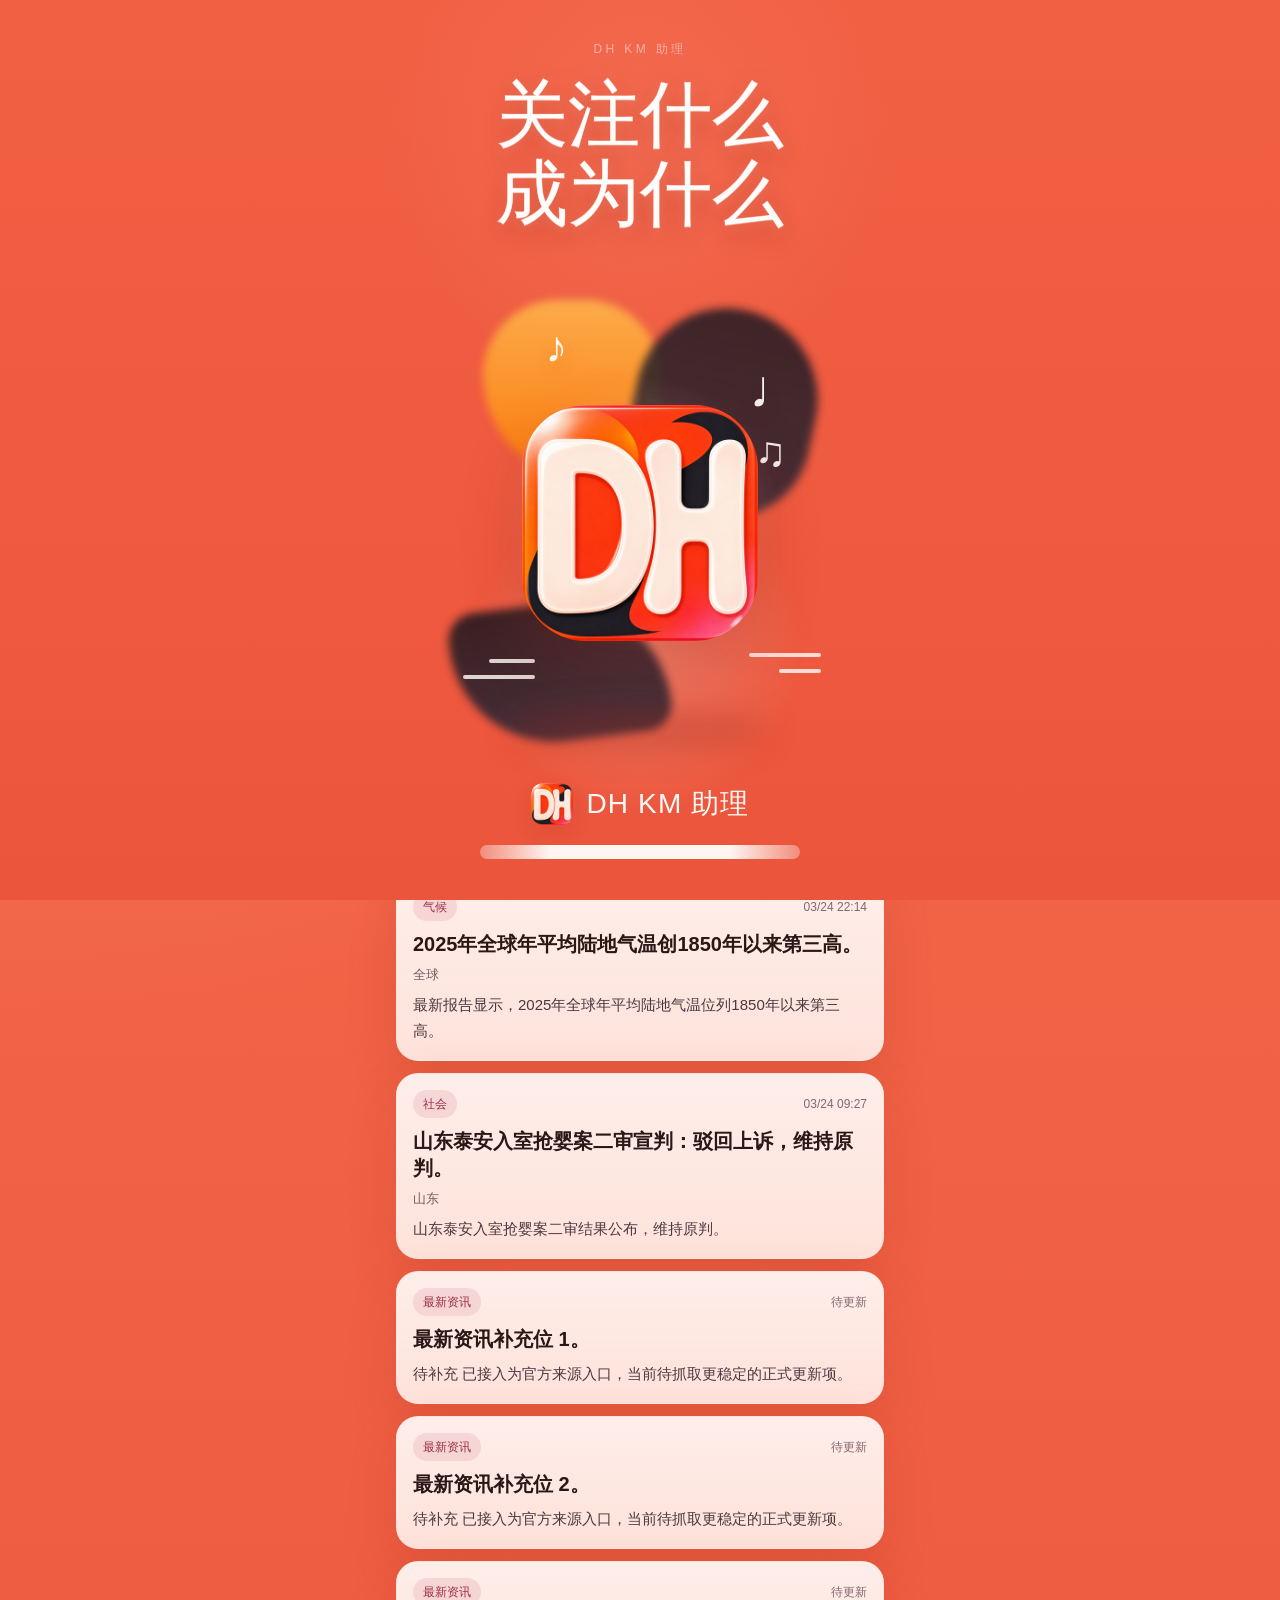
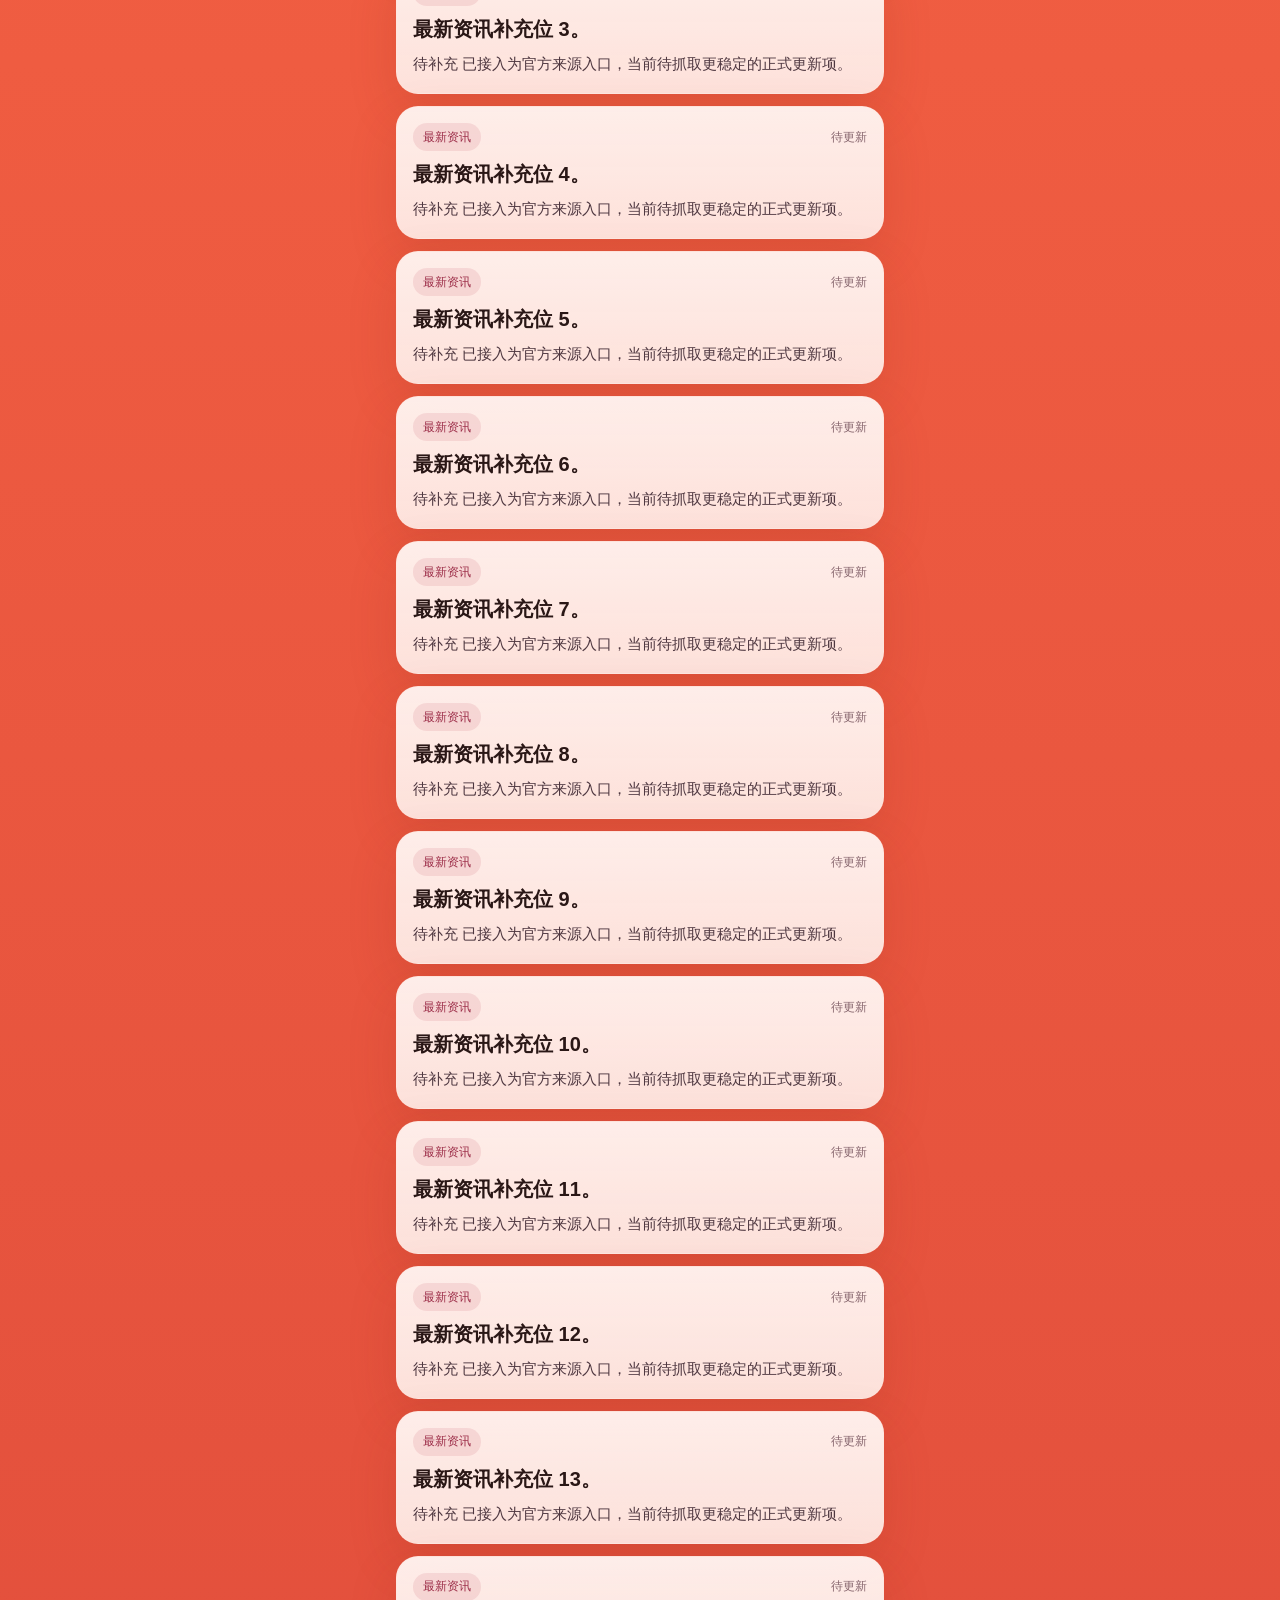
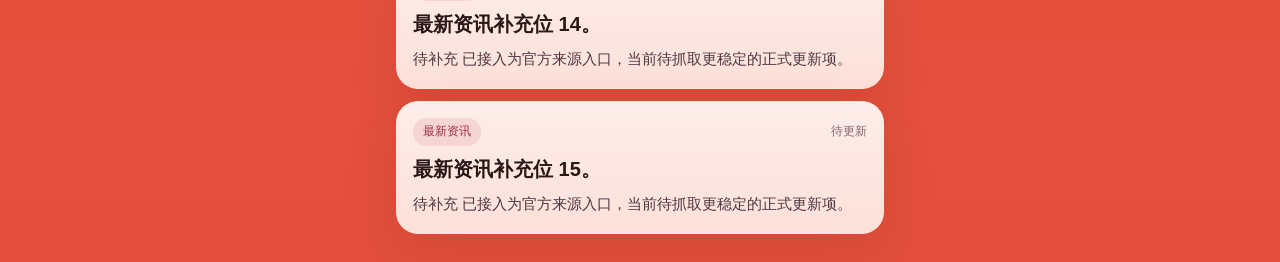
==== commit 442cdb11: "Add content integration and 7s splash" ====
--- a/docs/index.html
+++ b/docs/index.html
@@ -85,10 +85,10 @@
 
       <section class="hero-panel">
         <div class="hero-copy">
-          <p class="hero-kicker" id="hero-kicker">内容导入版</p>
+          <p class="hero-kicker" id="hero-kicker">实时更新</p>
           <h2 class="hero-title" id="hero-title">最新资讯</h2>
           <p class="hero-description" id="hero-description">
-            先导入现有信息，缺少的后续再补充，当前优先确认栏目和阅读结构。
+            当前内容来自已接入的官源、主流媒体与平台官方入口，按你的三栏规则筛选。
           </p>
         </div>
       </section>
@@ -135,6 +135,7 @@
       </li>
     </template>
 
+    <script src="./content.js"></script>
     <script src="./app.js"></script>
   </body>
 </html>
--- a/docs/styles.css
+++ b/docs/styles.css
@@ -1,12 +1,12 @@
 :root {
-  --bg: #4d1126;
-  --bg-deep: #31101d;
-  --surface: rgba(255, 246, 243, 0.94);
-  --surface-soft: rgba(255, 241, 236, 0.88);
-  --text: #241119;
-  --text-soft: #6f5861;
-  --line: rgba(121, 40, 64, 0.16);
-  --shadow: 0 18px 48px rgba(44, 11, 22, 0.18);
+  --bg: #ef5c41;
+  --bg-deep: #dd4939;
+  --surface: rgba(255, 246, 243, 0.95);
+  --surface-soft: rgba(255, 240, 235, 0.9);
+  --text: #2a1716;
+  --text-soft: #755d5f;
+  --line: rgba(176, 69, 56, 0.16);
+  --shadow: 0 18px 48px rgba(144, 45, 28, 0.18);
   --radius-xl: 28px;
   --radius-lg: 22px;
 }
@@ -21,8 +21,8 @@
   min-height: 100%;
   font-family: "PingFang SC", "Microsoft YaHei", "Noto Sans SC", sans-serif;
   background:
-    radial-gradient(circle at top left, rgba(255, 205, 191, 0.22), transparent 28%),
-    linear-gradient(180deg, #5a132b 0%, #461120 48%, #34101b 100%);
+    radial-gradient(circle at top left, rgba(255, 229, 219, 0.28), transparent 28%),
+    linear-gradient(180deg, #f56b4b 0%, #ef5c41 48%, #e24f3c 100%);
   color: var(--text);
 }
 
@@ -70,7 +70,7 @@
   margin: 0 0 4px;
   font-size: 13px;
   letter-spacing: 0.22em;
-  color: rgba(255, 228, 220, 0.9);
+  color: rgba(255, 245, 241, 0.92);
 }
 
 .page-title {
@@ -85,8 +85,8 @@
   grid-template-columns: repeat(3, 1fr);
   gap: 10px;
   padding: 6px;
-  background: rgba(255, 243, 238, 0.12);
-  border: 1px solid rgba(255, 235, 229, 0.16);
+  background: rgba(255, 244, 239, 0.14);
+  border: 1px solid rgba(255, 237, 230, 0.2);
   border-radius: 22px;
   backdrop-filter: blur(16px);
   margin-bottom: 16px;
@@ -96,14 +96,14 @@
   border: 0;
   border-radius: 18px;
   padding: 12px 8px;
-  color: rgba(255, 246, 242, 0.78);
+  color: rgba(255, 248, 244, 0.84);
   background: transparent;
 }
 
 .section-tab.is-active {
-  background: linear-gradient(135deg, #d14d67 0%, #9d2448 100%);
-  color: #fff9f7;
-  box-shadow: 0 12px 24px rgba(109, 20, 46, 0.24);
+  background: linear-gradient(135deg, #fff4ef 0%, #ffd8cb 100%);
+  color: #bf452f;
+  box-shadow: 0 12px 24px rgba(154, 45, 26, 0.18);
 }
 
 .hero-panel {
@@ -119,7 +119,7 @@
   margin: 0 0 8px;
   font-size: 12px;
   letter-spacing: 0.16em;
-  color: #985568;
+  color: #c05a43;
 }
 
 .hero-title {
@@ -285,7 +285,7 @@
   min-height: 44px;
   padding: 0 16px;
   border-radius: 999px;
-  background: linear-gradient(135deg, #c74461 0%, #972845 100%);
+  background: linear-gradient(135deg, #f26a4b 0%, #dd4d3b 100%);
   color: #fff9f7;
   text-decoration: none;
 }
@@ -316,16 +316,17 @@
 
 .splash-card {
   width: min(100%, 430px);
-  min-height: min(92vh, 880px);
+  min-height: calc(100dvh - 56px - env(safe-area-inset-bottom, 0px));
+  max-height: calc(100dvh - 56px - env(safe-area-inset-bottom, 0px));
   display: flex;
   flex-direction: column;
-  justify-content: space-between;
+  justify-content: flex-start;
   align-items: center;
   text-align: center;
 }
 
 .splash-copy {
-  padding-top: 34px;
+  padding-top: max(18px, env(safe-area-inset-top, 0px));
   width: 100%;
 }
 
@@ -339,8 +340,8 @@
 
 .splash-slogan {
   margin: 0;
-  font-size: 72px;
-  line-height: 1.08;
+  font-size: clamp(40px, 12vw, 72px);
+  line-height: 1.1;
   color: #fffdfb;
   font-family: "STXingkai", "Kaiti SC", "KaiTi", cursive;
   font-weight: 400;
@@ -359,11 +360,12 @@
 .splash-stage {
   position: relative;
   width: 100%;
-  min-height: 520px;
+  min-height: clamp(320px, 42dvh, 520px);
   display: flex;
   align-items: center;
   justify-content: center;
-  margin-top: 8px;
+  margin-top: 12px;
+  flex: 1;
 }
 
 .splash-blob {
@@ -374,10 +376,10 @@
 }
 
 .splash-blob-a {
-  top: 62px;
-  left: 74px;
-  width: 178px;
-  height: 178px;
+  top: 54px;
+  left: 58px;
+  width: clamp(120px, 34vw, 178px);
+  height: clamp(120px, 34vw, 178px);
   background: linear-gradient(180deg, rgba(255, 190, 76, 0.92), rgba(255, 131, 0, 0.9));
   border-top-left-radius: 110px;
   border-top-right-radius: 110px;
@@ -386,10 +388,10 @@
 }
 
 .splash-blob-b {
-  top: 66px;
-  right: 46px;
-  width: 182px;
-  height: 208px;
+  top: 62px;
+  right: 40px;
+  width: clamp(128px, 34vw, 182px);
+  height: clamp(150px, 38vw, 208px);
   background: linear-gradient(180deg, rgba(26, 24, 34, 0.95), rgba(43, 40, 55, 0.96));
   border-top-left-radius: 140px;
   border-top-right-radius: 140px;
@@ -399,10 +401,10 @@
 }
 
 .splash-blob-c {
-  bottom: 64px;
-  left: 34px;
-  width: 214px;
-  height: 138px;
+  bottom: 42px;
+  left: 28px;
+  width: clamp(154px, 46vw, 214px);
+  height: clamp(92px, 26vw, 138px);
   background: linear-gradient(180deg, rgba(22, 20, 29, 0.94), rgba(44, 40, 57, 0.98));
   border-top-left-radius: 42px;
   border-top-right-radius: 170px;
@@ -413,8 +415,8 @@
 
 .splash-pulse-ring {
   position: absolute;
-  width: 288px;
-  height: 288px;
+  width: clamp(214px, 58vw, 288px);
+  height: clamp(214px, 58vw, 288px);
   border-radius: 50%;
   background: radial-gradient(circle, rgba(255, 246, 242, 0.28), rgba(255, 246, 242, 0) 68%);
   animation: splashRing 2.3s ease-in-out infinite;
@@ -423,9 +425,9 @@
 .splash-shadow {
   position: absolute;
   left: 50%;
-  bottom: 52px;
-  width: 256px;
-  height: 38px;
+  bottom: 34px;
+  width: clamp(180px, 58vw, 256px);
+  height: clamp(28px, 8vw, 38px);
   transform: translateX(-50%);
   border-radius: 50%;
   background: rgba(157, 38, 26, 0.34);
@@ -435,19 +437,19 @@
 .splash-visual-shell {
   position: relative;
   z-index: 2;
-  width: 292px;
-  height: 292px;
+  width: clamp(210px, 66vw, 292px);
+  height: clamp(210px, 66vw, 292px);
   display: flex;
   align-items: center;
   justify-content: center;
-  transform: translateY(14px);
+  transform: translateY(8px);
 }
 
 .splash-visual {
   position: relative;
-  width: 236px;
-  height: 236px;
-  border-radius: 64px;
+  width: clamp(172px, 54vw, 236px);
+  height: clamp(172px, 54vw, 236px);
+  border-radius: clamp(44px, 14vw, 64px);
   overflow: hidden;
   box-shadow: 0 28px 60px rgba(132, 34, 24, 0.24);
   animation: splashPulse 2.1s ease-in-out infinite;
@@ -485,8 +487,8 @@
 }
 
 .splash-motion-left {
-  left: 58px;
-  bottom: 132px;
+  left: 38px;
+  bottom: 104px;
 }
 
 .splash-motion-left span:first-child {
@@ -495,8 +497,8 @@
 }
 
 .splash-motion-right {
-  right: 44px;
-  bottom: 138px;
+  right: 34px;
+  bottom: 110px;
 }
 
 .splash-motion-right span:last-child {
@@ -513,23 +515,23 @@
 }
 
 .splash-note-one {
-  top: 88px;
-  left: 30%;
-  font-size: 44px;
+  top: 76px;
+  left: 28%;
+  font-size: clamp(28px, 8vw, 44px);
   animation-delay: 0s;
 }
 
 .splash-note-two {
-  top: 156px;
-  right: 20%;
-  font-size: 34px;
+  top: 124px;
+  right: 18%;
+  font-size: clamp(22px, 6vw, 34px);
   animation-delay: 0.45s;
 }
 
 .splash-note-three {
-  top: 238px;
-  right: 18%;
-  font-size: 42px;
+  top: 182px;
+  right: 16%;
+  font-size: clamp(28px, 7vw, 42px);
   animation-delay: 0.9s;
 }
 
@@ -538,8 +540,9 @@
   display: flex;
   flex-direction: column;
   align-items: center;
-  gap: 28px;
-  padding-bottom: 10px;
+  gap: 20px;
+  padding-bottom: calc(8px + env(safe-area-inset-bottom, 0px));
+  margin-top: auto;
 }
 
 .splash-brand {
@@ -565,7 +568,7 @@
 
 .splash-brand-name {
   margin: 0;
-  font-size: 28px;
+  font-size: clamp(20px, 6vw, 28px);
   line-height: 1;
   color: #fffaf8;
   letter-spacing: 0.04em;
@@ -573,7 +576,7 @@
 
 .splash-loader {
   position: relative;
-  width: 320px;
+  width: min(320px, 76vw);
   height: 14px;
   margin-bottom: 0;
 }
@@ -712,16 +715,4 @@
     padding-right: 4px;
     font-size: 14px;
   }
-
-  .splash-slogan {
-    font-size: 56px;
-  }
-
-  .splash-brand-name {
-    font-size: 24px;
-  }
-
-  .splash-loader {
-    width: 270px;
-  }
-}
+}
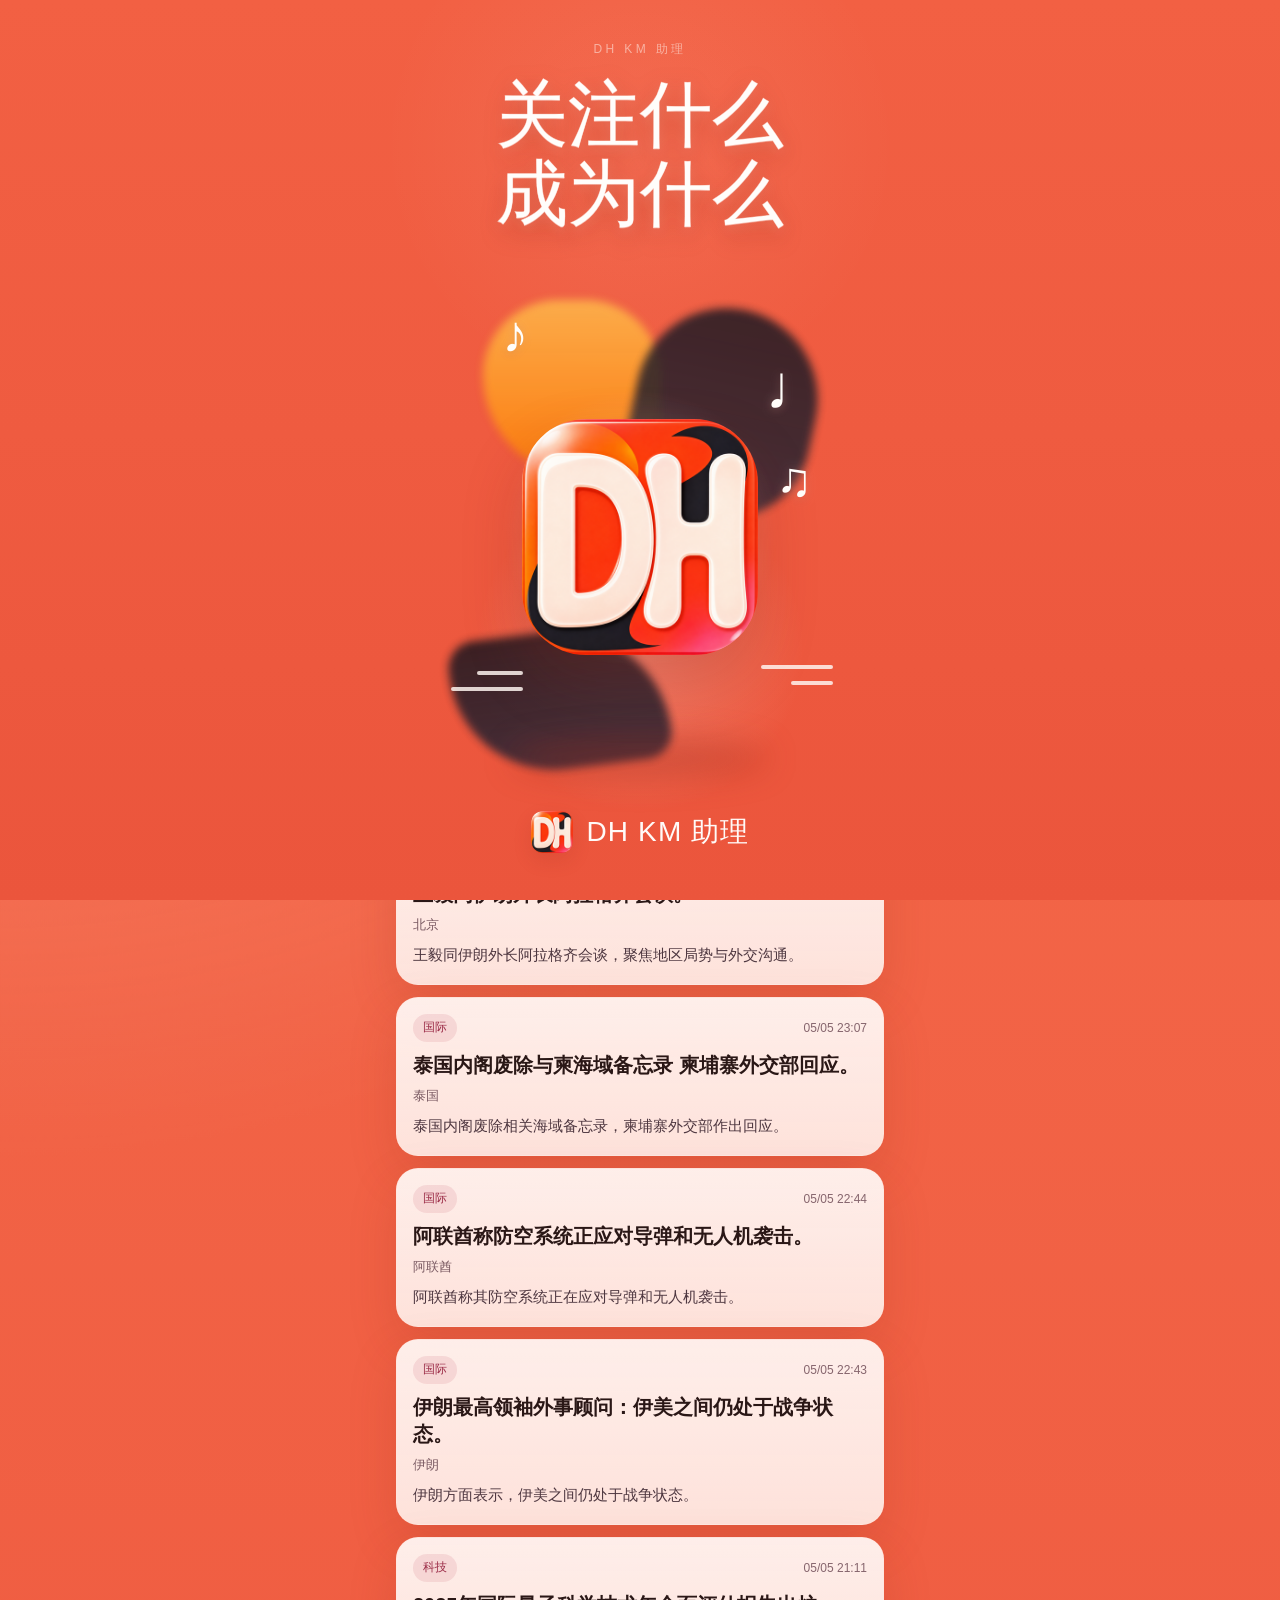
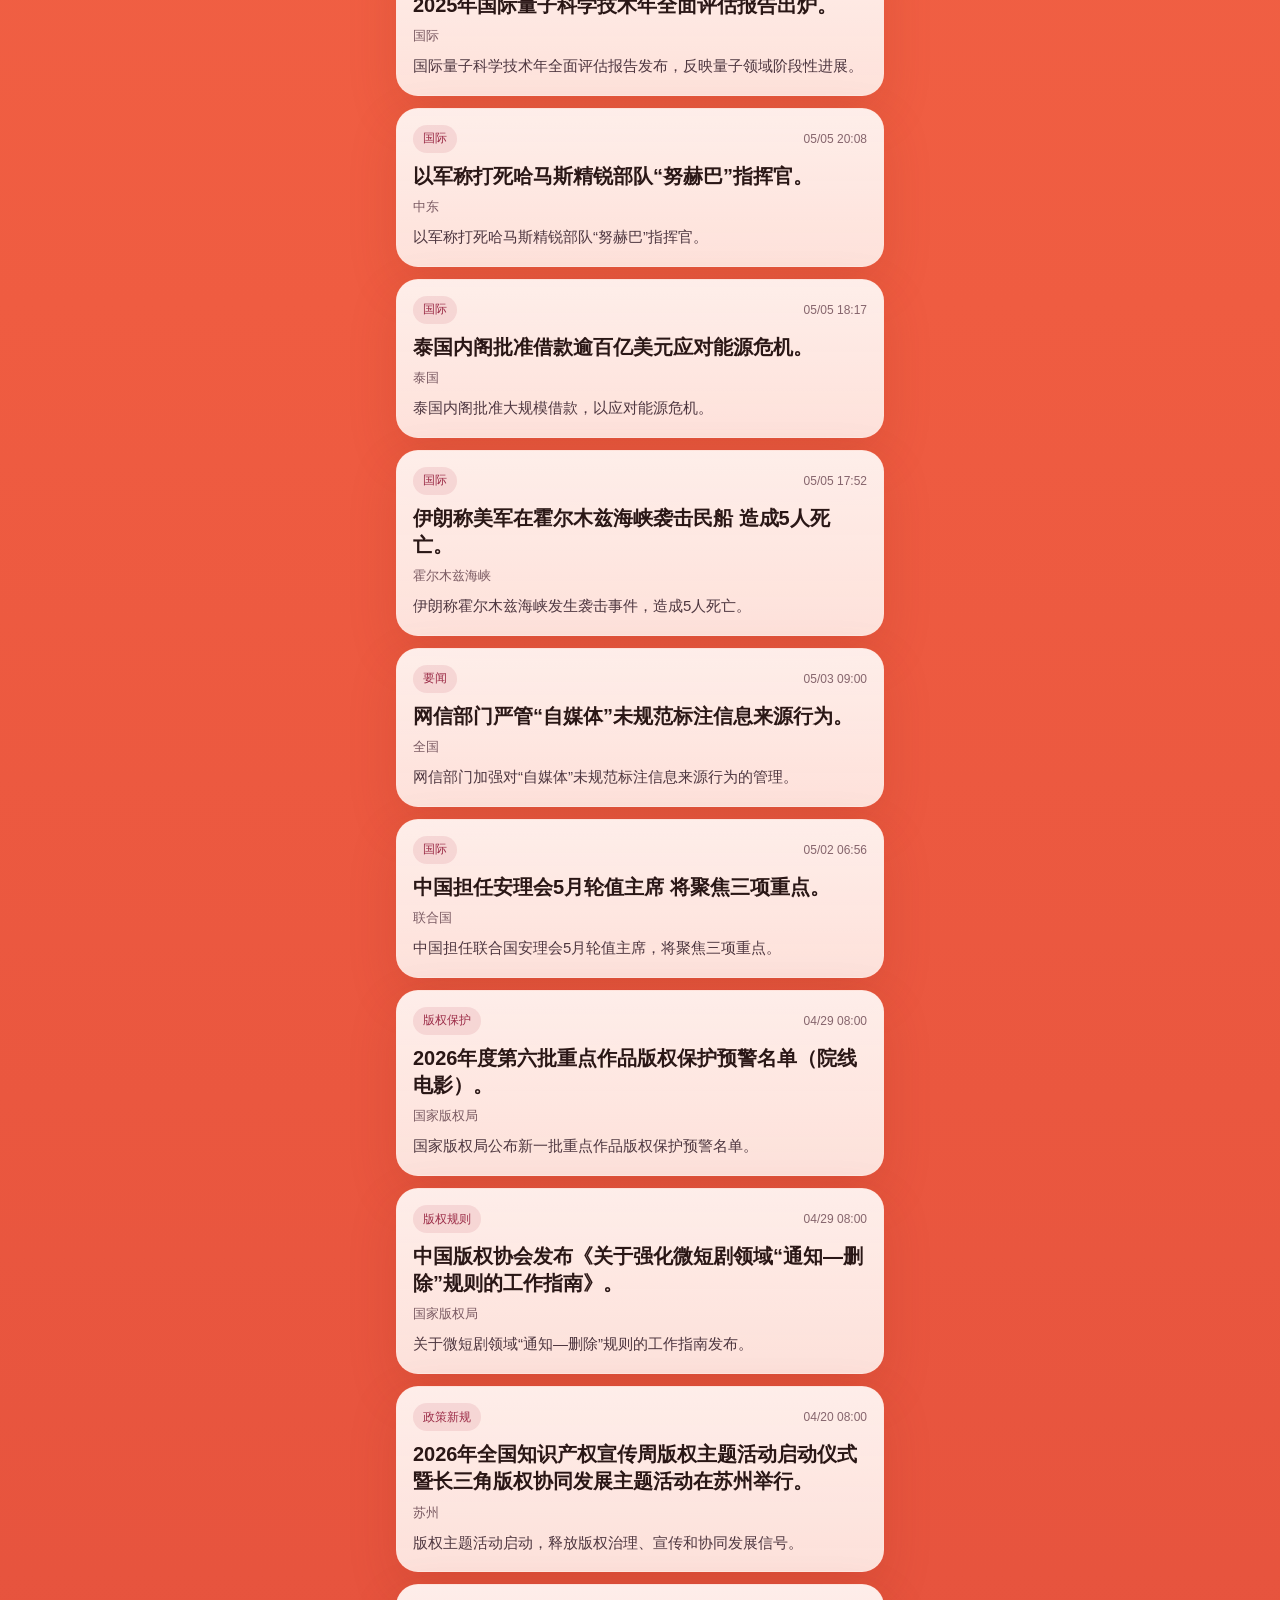
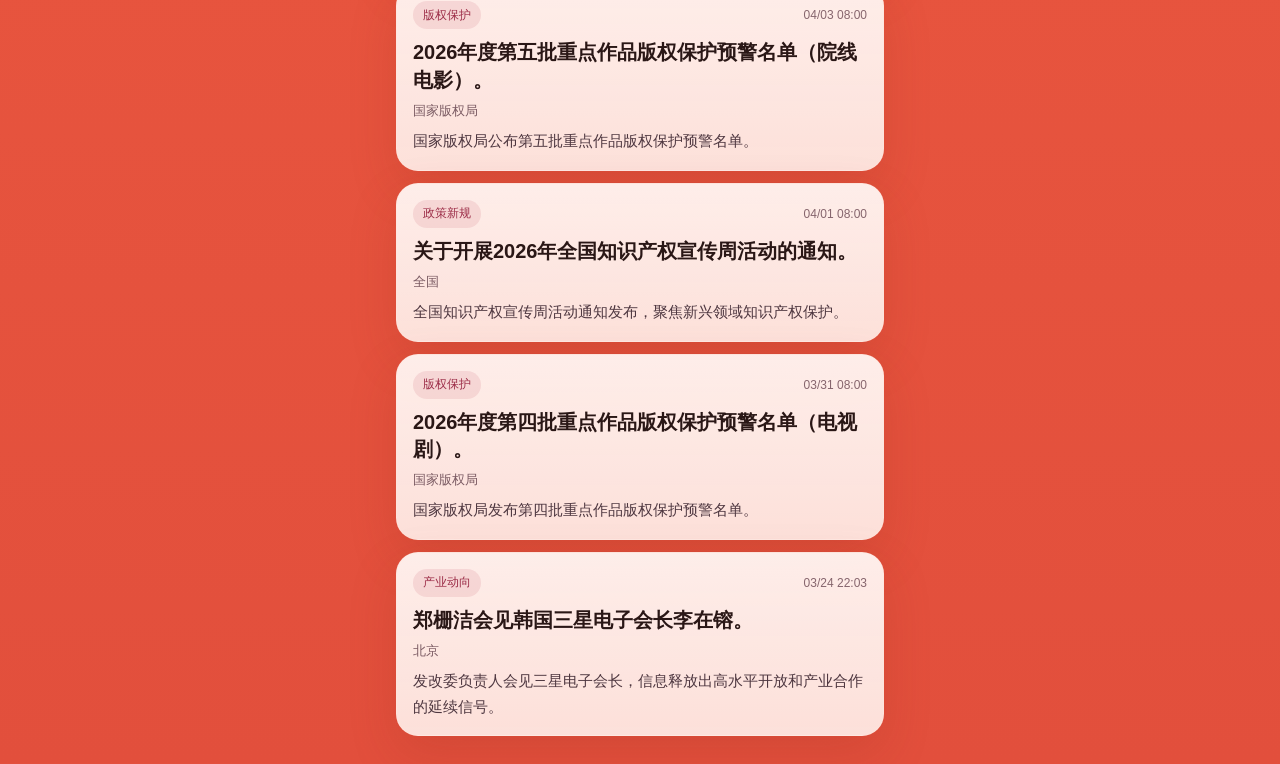
==== commit af18f034: "Publish filled-content mobile version" ====
--- a/docs/index.html
+++ b/docs/index.html
@@ -54,11 +54,6 @@
               <img src="./icon-192.png" alt="DH KM 助理图标" />
             </div>
             <p class="splash-brand-name">DH KM 助理</p>
-          </div>
-
-          <div class="splash-loader" aria-hidden="true">
-            <span class="splash-loader-track"></span>
-            <span class="splash-loader-fill"></span>
           </div>
         </div>
       </div>
--- a/docs/styles.css
+++ b/docs/styles.css
@@ -472,7 +472,7 @@
 
 .splash-motion {
   position: absolute;
-  z-index: 1;
+  z-index: 4;
   display: grid;
   gap: 12px;
 }
@@ -487,8 +487,8 @@
 }
 
 .splash-motion-left {
-  left: 38px;
-  bottom: 104px;
+  left: 26px;
+  bottom: 120px;
 }
 
 .splash-motion-left span:first-child {
@@ -497,8 +497,8 @@
 }
 
 .splash-motion-right {
-  right: 34px;
-  bottom: 110px;
+  right: 22px;
+  bottom: 126px;
 }
 
 .splash-motion-right span:last-child {
@@ -508,30 +508,32 @@
 
 .splash-note {
   position: absolute;
-  z-index: 1;
-  color: rgba(255, 250, 247, 0.94);
-  text-shadow: 0 8px 18px rgba(153, 44, 34, 0.18);
+  z-index: 5;
+  color: rgba(255, 253, 250, 1);
+  text-shadow:
+    0 2px 10px rgba(128, 34, 19, 0.2),
+    0 0 12px rgba(255, 250, 246, 0.3);
   animation: noteFloat 2.8s ease-in-out infinite;
 }
 
 .splash-note-one {
-  top: 76px;
-  left: 28%;
-  font-size: clamp(28px, 8vw, 44px);
+  top: 58px;
+  left: 18%;
+  font-size: clamp(34px, 9vw, 52px);
   animation-delay: 0s;
 }
 
 .splash-note-two {
-  top: 124px;
-  right: 18%;
-  font-size: clamp(22px, 6vw, 34px);
+  top: 118px;
+  right: 13%;
+  font-size: clamp(28px, 7vw, 40px);
   animation-delay: 0.45s;
 }
 
 .splash-note-three {
-  top: 182px;
-  right: 16%;
-  font-size: clamp(28px, 7vw, 42px);
+  top: 206px;
+  right: 10%;
+  font-size: clamp(34px, 8vw, 48px);
   animation-delay: 0.9s;
 }
 
@@ -540,8 +542,8 @@
   display: flex;
   flex-direction: column;
   align-items: center;
-  gap: 20px;
-  padding-bottom: calc(8px + env(safe-area-inset-bottom, 0px));
+  gap: 0;
+  padding-bottom: calc(14px + env(safe-area-inset-bottom, 0px));
   margin-top: auto;
 }
 
@@ -574,30 +576,6 @@
   letter-spacing: 0.04em;
 }
 
-.splash-loader {
-  position: relative;
-  width: min(320px, 76vw);
-  height: 14px;
-  margin-bottom: 0;
-}
-
-.splash-loader-track,
-.splash-loader-fill {
-  position: absolute;
-  inset: 0;
-  border-radius: 999px;
-}
-
-.splash-loader-track {
-  background: rgba(255, 247, 243, 0.34);
-}
-
-.splash-loader-fill {
-  width: 100%;
-  background: linear-gradient(90deg, rgba(255, 250, 247, 0), rgba(255, 250, 247, 0.96) 22%, rgba(255, 250, 247, 0.96) 78%, rgba(255, 250, 247, 0));
-  animation: loaderSweep 1.8s ease-in-out infinite;
-}
-
 @keyframes splashPulse {
   0%,
   100% {
@@ -666,23 +644,6 @@
   }
 }
 
-@keyframes loaderSweep {
-  0% {
-    transform: scaleX(0.74);
-    opacity: 0.74;
-  }
-
-  50% {
-    transform: scaleX(1);
-    opacity: 1;
-  }
-
-  100% {
-    transform: scaleX(0.74);
-    opacity: 0.74;
-  }
-}
-
 @keyframes splashRise {
   from {
     opacity: 0;
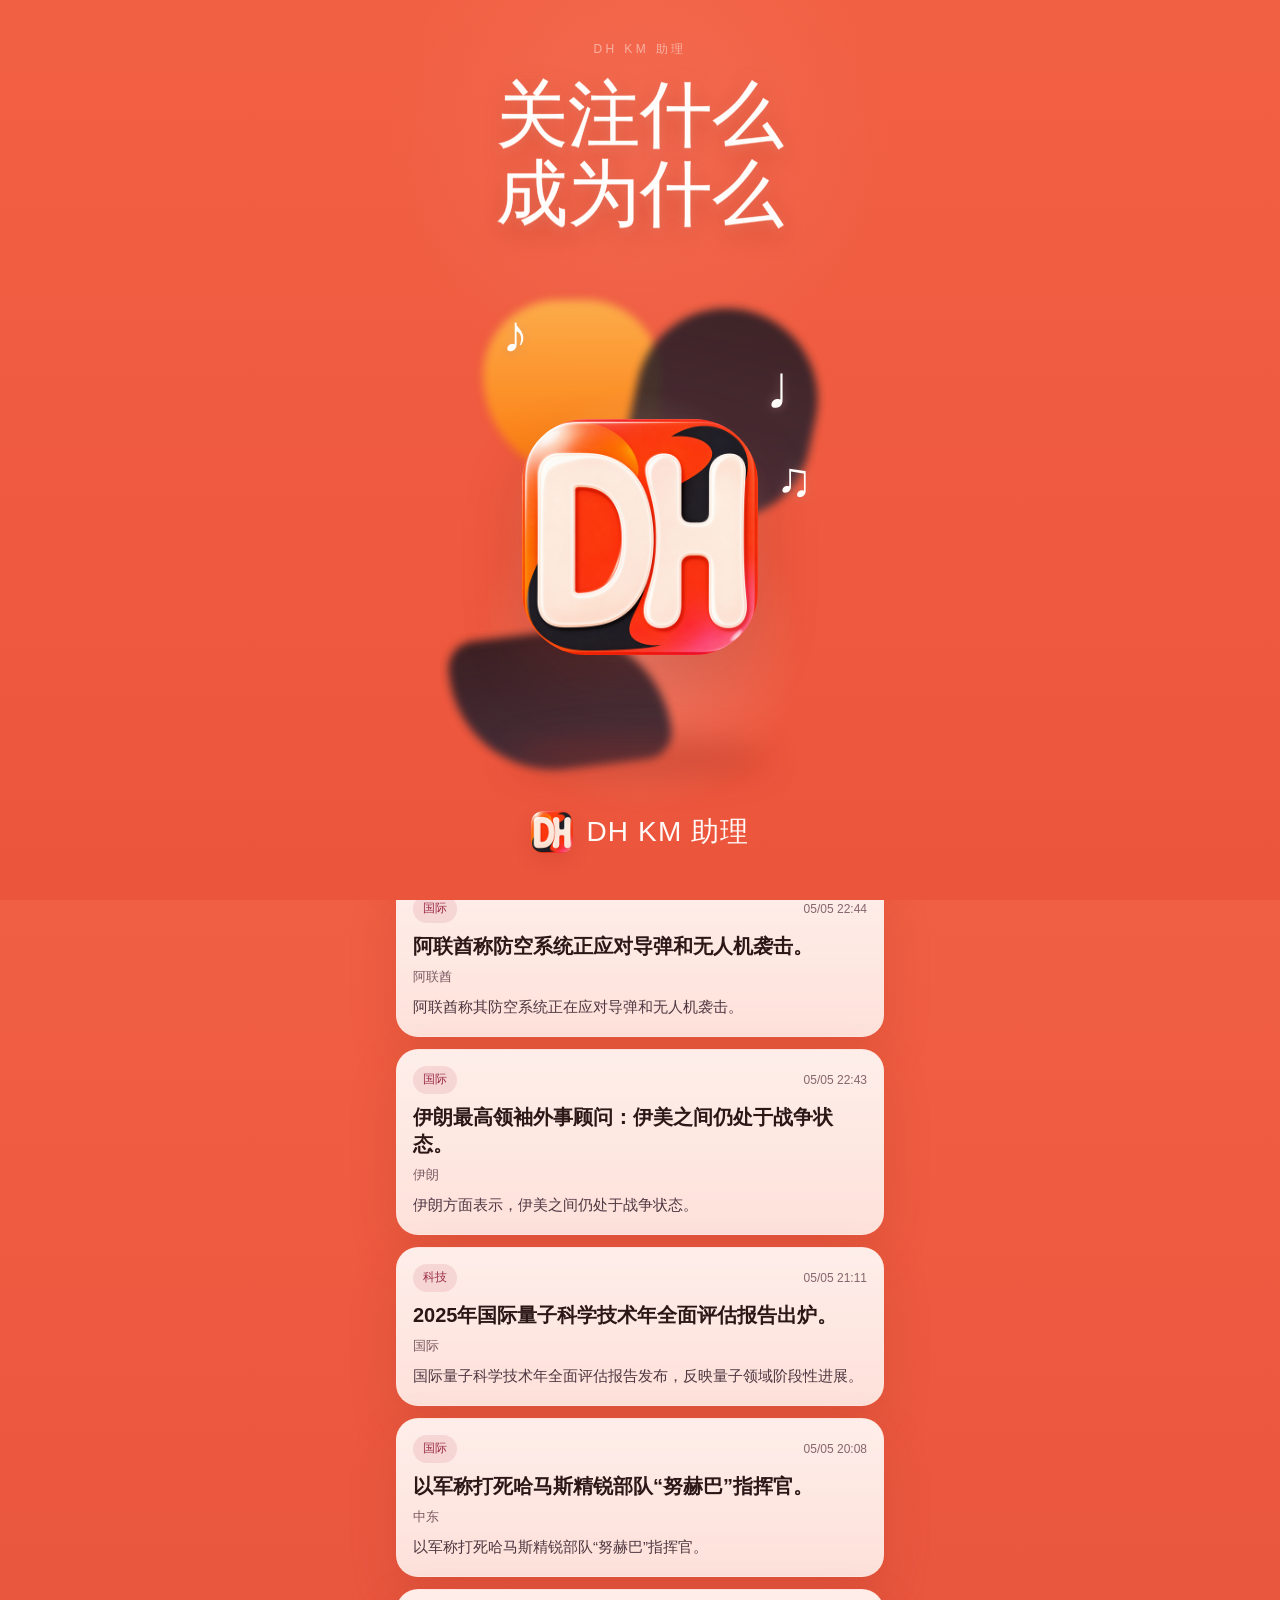
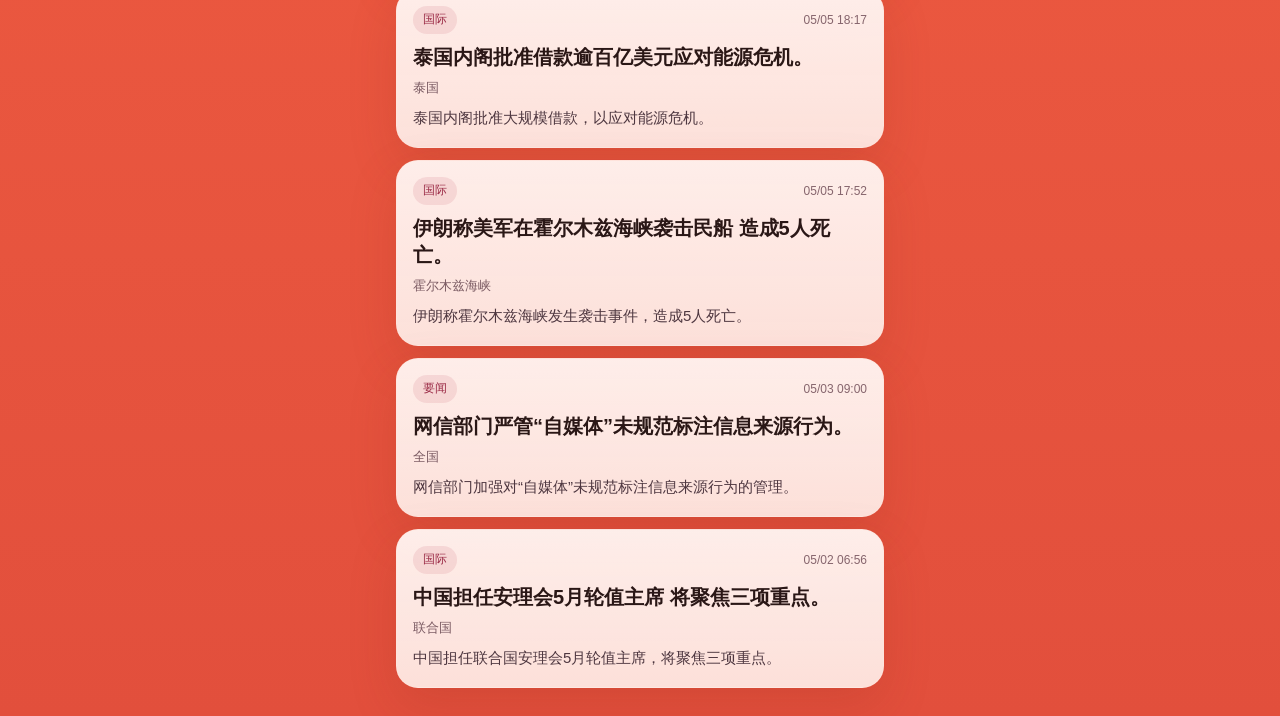
==== commit c53dfe52: "Publish refined Chinese-only content rules" ====
--- a/docs/index.html
+++ b/docs/index.html
@@ -29,15 +29,6 @@
           <span class="splash-note splash-note-one">♪</span>
           <span class="splash-note splash-note-two">♩</span>
           <span class="splash-note splash-note-three">♫</span>
-
-          <div class="splash-motion splash-motion-left">
-            <span></span>
-            <span></span>
-          </div>
-          <div class="splash-motion splash-motion-right">
-            <span></span>
-            <span></span>
-          </div>
 
           <div class="splash-pulse-ring"></div>
           <div class="splash-shadow"></div>
--- a/docs/styles.css
+++ b/docs/styles.css
@@ -470,42 +470,6 @@
   animation: splashScan 1.9s ease-in-out infinite;
 }
 
-.splash-motion {
-  position: absolute;
-  z-index: 4;
-  display: grid;
-  gap: 12px;
-}
-
-.splash-motion span {
-  display: block;
-  width: 72px;
-  height: 4px;
-  border-radius: 999px;
-  background: rgba(255, 246, 241, 0.84);
-  animation: motionFlicker 1.8s ease-in-out infinite;
-}
-
-.splash-motion-left {
-  left: 26px;
-  bottom: 120px;
-}
-
-.splash-motion-left span:first-child {
-  width: 46px;
-  justify-self: end;
-}
-
-.splash-motion-right {
-  right: 22px;
-  bottom: 126px;
-}
-
-.splash-motion-right span:last-child {
-  width: 42px;
-  justify-self: end;
-}
-
 .splash-note {
   position: absolute;
   z-index: 5;
@@ -620,19 +584,6 @@
   }
 }
 
-@keyframes motionFlicker {
-  0%,
-  100% {
-    opacity: 0.45;
-    transform: translateX(0);
-  }
-
-  50% {
-    opacity: 1;
-    transform: translateX(6px);
-  }
-}
-
 @keyframes noteFloat {
   0%,
   100% {
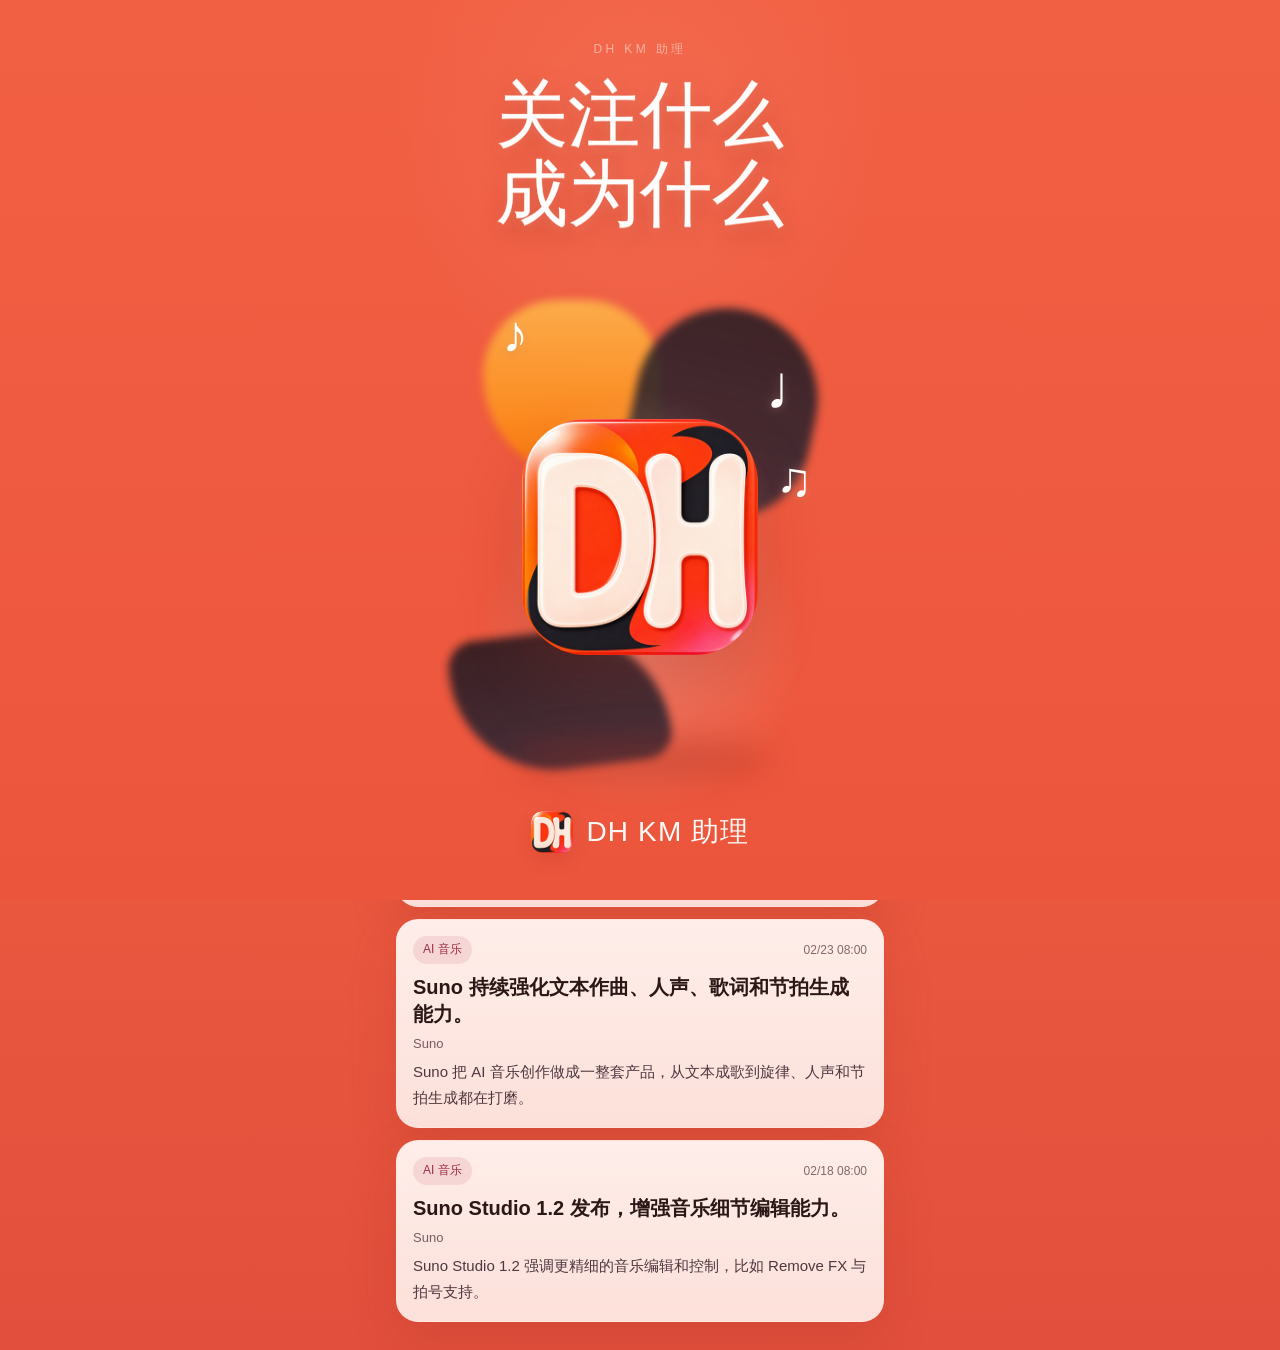
==== commit 4eb41873: "Switch latest section to AI news feed" ====
--- a/docs/index.html
+++ b/docs/index.html
@@ -64,7 +64,7 @@
       </header>
 
       <nav class="section-tabs" aria-label="资讯分类">
-        <button class="section-tab is-active" type="button" data-view="latest">最新资讯</button>
+        <button class="section-tab is-active" type="button" data-view="latest">AI领域资讯</button>
         <button class="section-tab" type="button" data-view="policy">政策新规</button>
         <button class="section-tab" type="button" data-view="industry">行业动向</button>
       </nav>
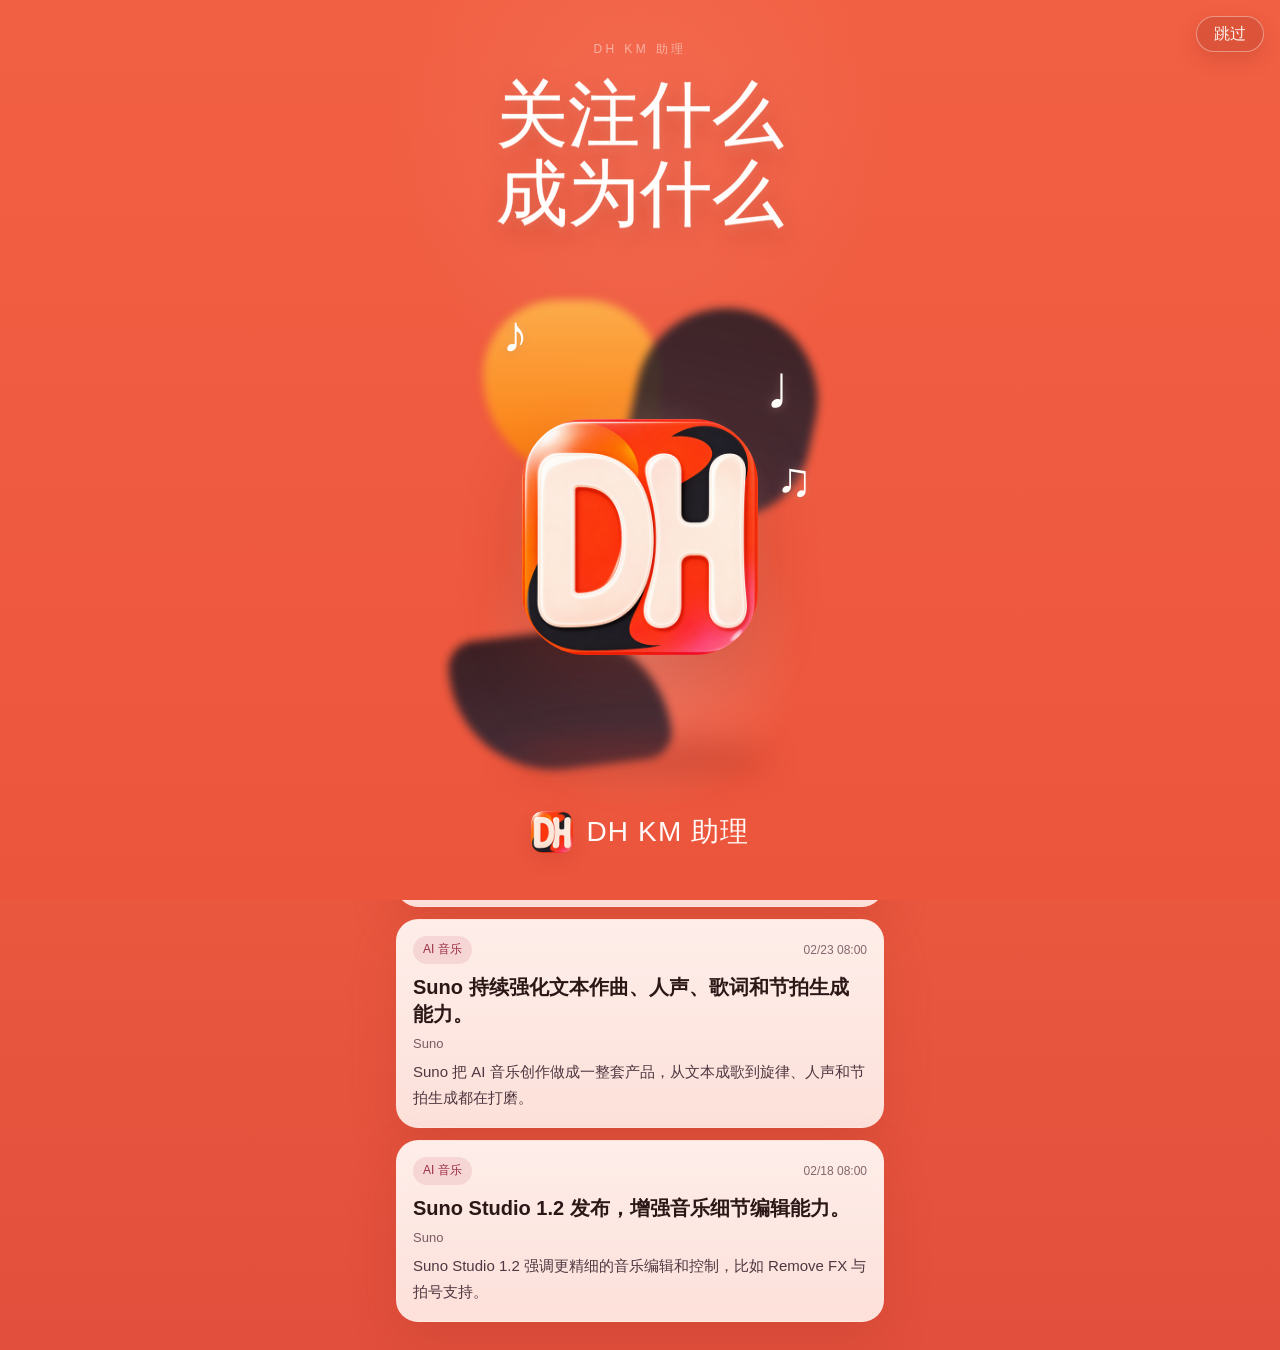
==== commit f6924182: "Add skip button and shorten splash duration" ====
--- a/docs/index.html
+++ b/docs/index.html
@@ -15,6 +15,7 @@
   </head>
   <body>
     <div id="splash-screen" class="splash-screen" aria-hidden="true">
+      <button id="skip-splash" class="skip-splash" type="button">跳过</button>
       <div class="splash-card">
         <div class="splash-copy">
           <p class="splash-intro">DH KM 助理</p>
--- a/docs/styles.css
+++ b/docs/styles.css
@@ -312,6 +312,22 @@
   opacity: 1;
   visibility: visible;
   pointer-events: auto;
+}
+
+.skip-splash {
+  position: fixed;
+  top: calc(16px + env(safe-area-inset-top, 0px));
+  right: 16px;
+  z-index: 40;
+  min-width: 68px;
+  height: 36px;
+  padding: 0 14px;
+  border: 1px solid rgba(255, 243, 238, 0.42);
+  border-radius: 999px;
+  background: rgba(124, 34, 25, 0.18);
+  color: rgba(255, 251, 248, 0.94);
+  backdrop-filter: blur(8px);
+  box-shadow: 0 8px 20px rgba(118, 33, 23, 0.18);
 }
 
 .splash-card {
